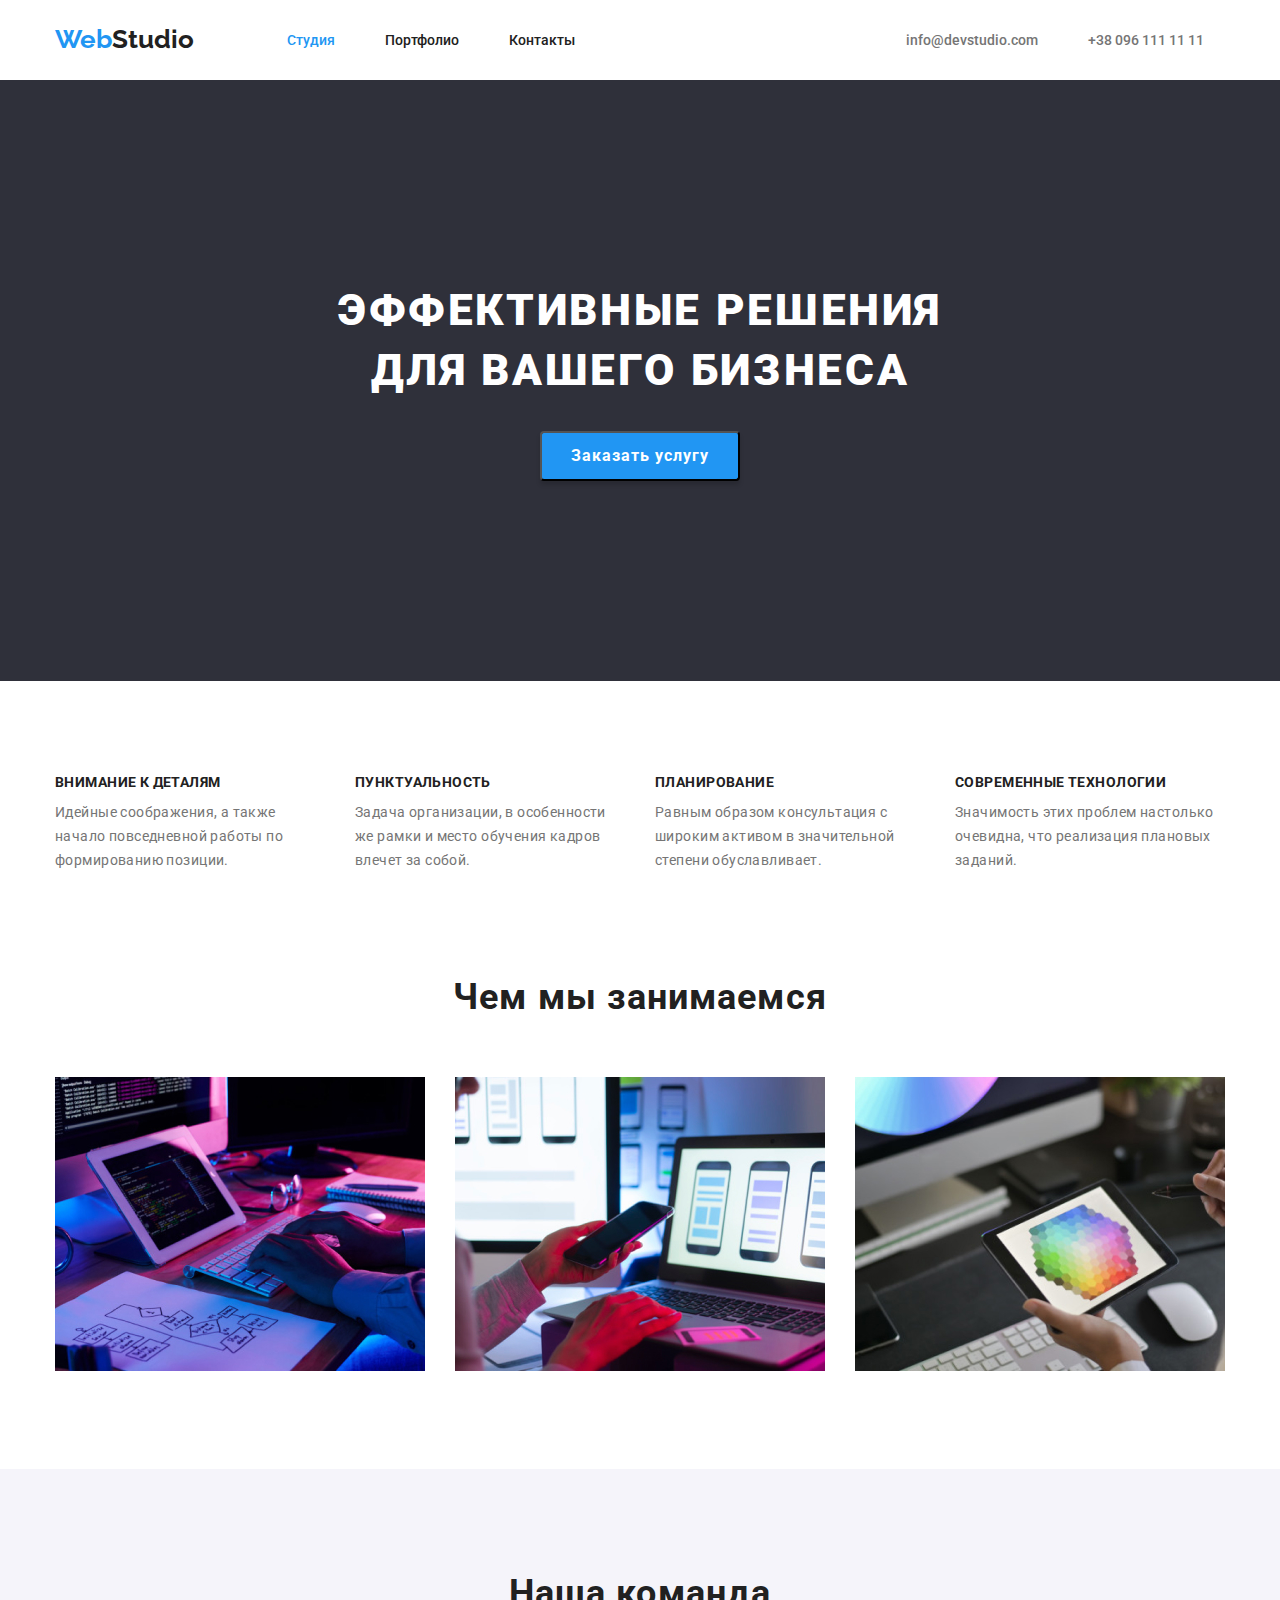
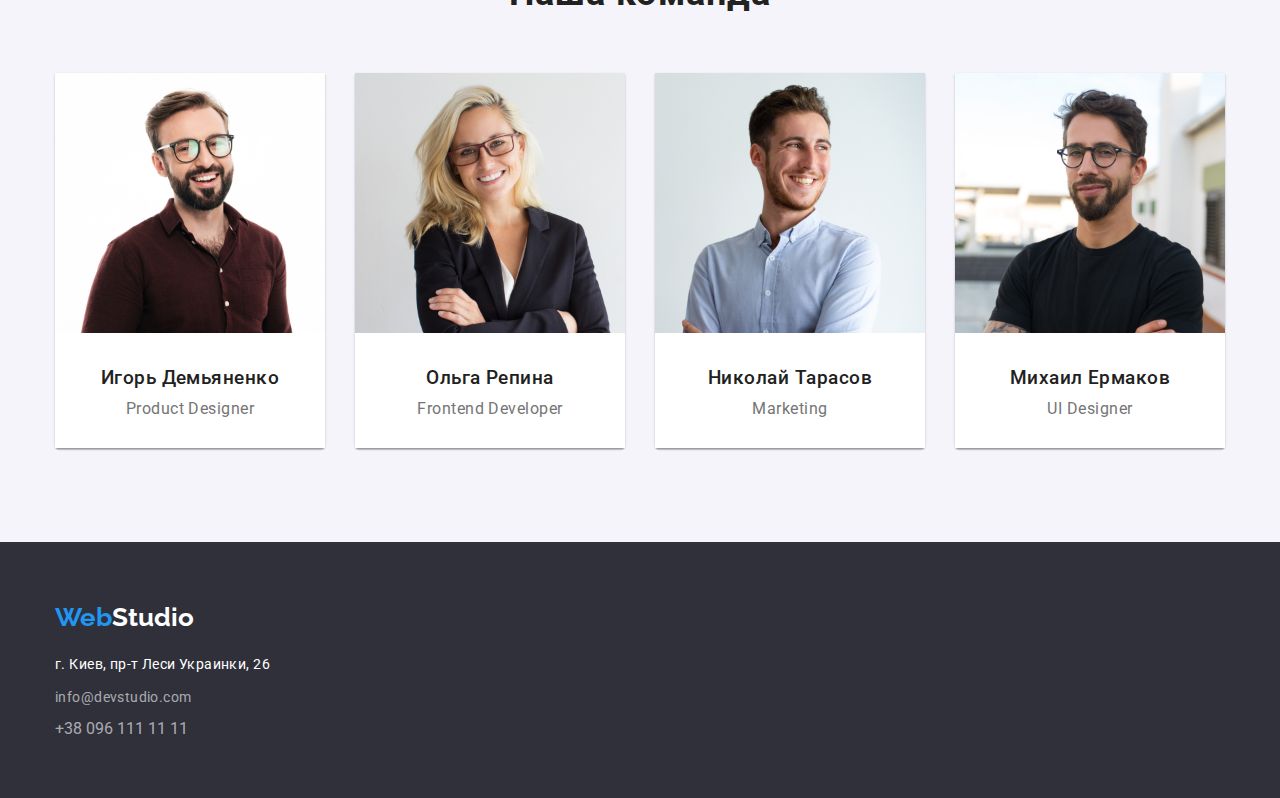
==== index.html @ 002704f6 "Копирует репозиторий 3-й дом зад" ====
<!DOCTYPE html>
<html lang="en">
<head>
    <meta charset="UTF-8">
    <meta name="viewport" content="width=device-width, initial-scale=1.0">
    <title>WebStudio</title>
    <link rel="preconnect" href="https://fonts.gstatic.com">
    <link href="https://fonts.googleapis.com/css2?family=Raleway:wght@700&family=Roboto:wght@400;500;700;900&display=swap"
        rel="stylesheet">
    <link rel="stylesheet" href="./css/styles.css">
</head>

<body>
    <!-- Header  --> 
        <header>
            <div class="container"> 
                <nav class="header-nav">
                    <a class="header-logo"  href="/"><span class="logoWeb">Web</span><span class="header-logoStudio">Studio</span></a>
                    <ul class="site-nav list">
                        <li><a href="" class="link current"> Студия</a></li>
                        <li><a href="./portfolio.html" target="blank" class="link"> Портфолио</a></li>
                        <li><a href="" class="link"> Контакты</a></li>
                    </ul>
                    <ul class="auth-nav">
                        <li><a href="mailto:info@devstudio.com" class="mail-link">info@devstudio.com</a></li>
                        <li><a href="tel:+380961111111" class="phone-link">+38 096 111 11 11</a></li>
                    </ul>
                </nav>
            </div>
        </header> 

    <main>
        <!--Banner section-->
        <section class="banner">
            <div class="container">
            <h1 class="banner-title">Эффективные решения<br />для вашего бизнеса</h1>
            <button type="button" class="banner-button">Заказать услугу</button>
            </div>
        </section>
        
        <!--Specialties section-->
        <section class="specials-section">
            <!-- Title Особенности позже скроется -->
            <div class="container">
                <h2 class="visually-hidden">Особенности</h2>
            <ul class="specials-box">
                <li class="specials-text"> 
                    <h3 class="specials-section-title">Внимание к деталям</h3>
                    <p class="specials-section-text">Идейные соображения, а также начало повседневной работы по формированию позиции.</p>
                </li>
                
                <li class="specials-text">
                    <h3 class="specials-section-title">Пунктуальность</h3>
                    <p class="specials-section-text">Задача организации, в особенности же рамки и место обучения кадров влечет за собой.</p>
                </li>
                
                <li class="specials-text">
                    <h3 class="specials-section-title">Планирование</h3>
                    <p class="specials-section-text">Равным образом консультация с широким активом в значительной степени обуславливает.</p>
                </li>
                
                <li class="specials-text">
                    <h3 class="specials-section-title">Современные технологии</h3>
                    <p class="specials-section-text">Значимость этих проблем настолько очевидна, что реализация плановых заданий.</p>
                </li>
            </ul>
            </div>
        </section>
        
        <!--What do we do section-->
        <section class="work-section">
            <div class="container">
            <h2 class="work-section-title">Чем мы занимаемся</h2>
            <ul class="work-section-images">
                <li><img src="./images/box 1.jpg" alt="Close up image of programer working on his desk office" width="370"></li>
                <li><img src="./images/box 2.jpg" alt="Web UI designers are developing application smartphones team creators is working interface mobile phones" width="370"></li>
                <li><img src="./images/box 3.jpg" alt="Creative artist web designer with working color selection graphic tablet" width="370"></li>
            </ul>
            </div>
        </section>
        
        <!--Our Team section-->
        <section class="team-section">
            <div class="container">
                <h2 class="team-section-title">Наша команда</h2>
            
                <ul class="team-box">
                <li class="team-card">
                    <img src="./images/img.1.jpg" alt="Photo of Product Designer Ihor Demyenko" width="270">
                    <div class="team-description">
                        <h3>Игорь Демьяненко</h3>
                        <p> Product Designer</p>
                    </div>
                </li>
                
                <li class="team-card">
                    <img src="./images/img.2.jpg" alt="Photo of Product Designer Ihor Demyenko" width="270">
                    <div class="team-description">
                        <h3>Ольга Репина</h3>
                        <p>Frontend Developer</p>
                    </div>
                </li>
            
                <li class="team-card">
                    <img src="./images/img.3.jpg" alt="Photo of Product Designer Ihor Demyenko" width="270">
                    <div class="team-description">
                        <h3>Николай Тарасов</h3>
                        <p>Marketing</p>
                    </div>
                </li>
            
                <li class="team-card">
                    <img src="./images/img.4.jpg" alt="Photo of Product Designer Ihor Demyenko" width="270">
                    <div class="team-description">
                        <h3>Михаил Ермаков</h3>
                        <p>UI Designer</p>
                    </div>
                </li>
            </div>
            </ul>
        </section>
        
        <!--Footer section-->
        
        <footer>
            <div class="container">
                <div class="footer-borders">
                    <a class="footer-logo" href="/"> <span class="logoWeb">Web</span><span class="footer-logoStudio">Studio</span></a>
                    <address class="footer-address">
                        г. Киев, пр-т Леси Украинки, 26
                    </address>
                <ul> 
                    <li>
                        <a class="footer-email" href="mailto:info@devstudio.com">info@devstudio.com</a>
                        <a class="footer-phone" href="tel:+380961111111">+38 096 111 11 11</a>
                    </li>
                </ul>
                </div>
            </div>
        </footer>
    </main>
    </body>
---- css/styles.css ----
/* Цвет основного текста #757575 */
/* вторичный цвет текста #212121 */
/* белый #ffffff */
/* акцент #2196F3 */
/* основной цвет фона #E5E5E5 */
/* вторичный цвет фона #F5F4FA */
/* цвет фона header #ffffff */
/* цвет фона футера и баннера #2F303A */
/* цвет текста футера rgba(255, 255, 255, 0.6);*/

:root {
  --primary-text-color: #757575;
  --secondary-text-color: #212121;
  --white-color: #ffffff;
  --accent-color: #2196f3;
  --primary-background-color: #e5e5e5;
  --secondary-background-color: #f5f4fa;
  --banner-footer-background-color: #2f303a;
  --banner-text-color: rgba(255, 255, 255, 0.6);
}

ul {
  padding: 0;
  margin: 0;
  list-style-type: none;
}

h1,
h2,
h3,
p {
  margin: 0;
}

* {
  box-sizing: border-box;
}

body {
  font-family: "Raleway", sans-serif;
  font-family: "Roboto", sans-serif;
  background-color: var(--white-color);
  color: var(--primary-text-color);
  margin: 0;
}

.container {
  width: 1200px;
  padding-left: 15px;
  padding-right: 15px;
  margin-left: auto;
  margin-right: auto;
}

/*____________ Header_____________ */

header {
  border-bottom: 1px solid#2F303A;
  background-color: var(--white-color);
}

.header {
  display: flex;
  align-items: center;
  height: inherit;
}

.header-nav {
  display: flex;
  align-items: center;
}

/* ______________LOGO_________________ */

.header-logo,
.footer-logo {
  font-family: Raleway;
  font-weight: 700;
  font-size: 26px;
  line-height: 1.19;
  text-decoration: none;
}

.header-logo {
  padding-top: 24px;
  padding-bottom: 25px;
  margin-right: 93px;
}

.header-logo {
  background-color: var(--white-color);
}

.logoWeb {
  color: var(--accent-color);
}

.footer-logoStudio {
  color: var(--white-color);
}

.header-logoStudio {
  color: var(--secondary-text-color);
}

/* ____________Website Navigation___________ */

.site-nav a {
  color: var(--secondary-text-color);
  font-weight: 500;
  font-size: 14px;
  line-height: 1.14;
  text-decoration: none;
}

.site-nav .link:hover,
.site-nav .link:focus,
.site-nav .link.current {
  color: var(--accent-color);
}

.auth-nav .mail-link:hover,
.auth-nav .phone-link:hover {
  color: var(--accent-color);
}

.site-nav {
  display: flex;
}
.site-nav li:not(:last-child){
  margin-right: 50px;
}


/* ______________Header Email & Phone#_____________ */

.auth-nav a {
  color: var(--primary-text-color);
  font-weight: 500;
  font-size: 14px;
  line-height: 1.14;
  text-decoration: none;
}
.auth-nav {
  display: flex;
  align-items: center;
  margin-left: 331px;
}

.auth-nav li:last-child{
  margin-left: 50px;
}

.auth-nav a:focus {
  color: var(--accent-color);
}

.auth-nav .mail-link:hover {
  color: var(--accent-color);
}

.auth-nav .phone-link {
  color: var(--primary-text-color);
}

.auth-nav .mail-link:focus,
.auth-nav .phone-link:focus {
  color: var(--accent-color);
}


/* ______________Banner Section_____________*/

.banner {
  padding-top: 200px;
  padding-bottom: 200px;
  height: 600px;
  max-width: 1600px;
  background-color: var(--banner-footer-background-color);
  margin-left: auto;
  margin-right: auto;
}


.banner {
  background-color: var(--banner-footer-background-color);
}

.banner-title {
  font-weight: 900;
  font-size: 44px;
  line-height: 1.36;
  text-align: center;
  letter-spacing: 0.06em;
  text-transform: uppercase;
  color: var(--white-color);
  margin: 0 auto 30px;
}

.banner-button {
  font-family: Roboto;
  font-weight: 700;
  font-size: 16px;
  line-height: 1.87;
  text-align: center;
  letter-spacing: 0.06em;
  color: var(--white-color);
  background-color: var(--accent-color);
  text-decoration: none;
  width: 200px;
  height: 50px;
  display: flex;
  align-items: center;
  justify-content: center;
  cursor: pointer;
  box-shadow: 0px 4px 4px rgba(0, 0, 0, 0.15);
  border-radius: 4px;
  margin: 0 auto;
  padding-top: ;
}

.visually-hidden {
  position: absolute;
  width: 1px;
  height: 1px;
  margin: -1px;
  padding: 0;
  overflow: hidden;
  border: 0;
  clip: rect(0 0 0 0);
}


/*______________Specialties Section___________ */

.specials-section {
  padding-top: 94px;
  padding-bottom: 94px;
}

.specials-section,
.work-section {
  background-color: var(--white-color);
}
.specials-section-title {
  font-weight: 700;
  font-size: 14px;
  line-height: 1.14;
  letter-spacing: 0.03em;
  text-transform: uppercase;
  color: var(--secondary-text-color);
  margin-bottom: 10px;
}

.specials-text {
  width: 270px;
  color: var(--primary-text-color);
}

.specials-box {
  display: flex;
  align-items: center;
  
}

.specials-box li:not(:last-child) {
  margin-right: 30px;
}

.specials-section-text,
.footer-address,
.footer-email,
.footer {
  font-weight: 400;
  font-size: 14px;
  line-height: 1.71;
  letter-spacing: 0.03em;
}

/* ______________What do we do section___________ */

.work-section-title,
.team-section-title {
  font-weight: 700;
  font-size: 36px;
  line-height: 1.67;
  text-align: center;
  letter-spacing: 0.03em;
  color: var(--secondary-text-color);
}

.work-section-images {
  display: flex;
  justify-content: space-between;
  padding-top: 50px;
}

.work-section {
  padding-bottom: 94px;
}
/* ______________Our Team Section______________ */

.team-section {
  padding-top: 94px;
  padding-bottom: 94px;
  background-color: var(--secondary-background-color);
}

.team-box {
  display: flex;
  flex-wrap: wrap;
  margin-right: -30px;
}

.team-card {
  margin-right: 30px;
  background-color: #fff;
  box-shadow: 0px 1px 3px rgba(0, 0, 0, 0.12), 0px 1px 1px rgba(0, 0, 0, 0.14), 0px 2px 1px rgba(0, 0, 0, 0.2);
  border-radius: 0px 0px 4px 4px; 
  flex-basis: calc(100% / 4 - 30px);
} 

.team-card:last-child {
  margin-bottom: 0;
}

.team-description h3{
  font-weight: 500;
  color: var(--secondary-text-color);
  padding-bottom: 10px;
  margin-top: 30px;
}

.team-description p {
  font-weight: 400;
  color: var(--primary-text-color);
}

.team-section-title {
  margin-bottom: 50px;
}

.team-description {
  background-color: var(--white-color);
  font-size: 16px;
  line-height: 1.19;
  letter-spacing: 0.03em;
  max-width: 100%;
  align-items: center;
  text-align: center;
  padding-bottom: 30px;
}

/* _____________Footer section____________*/

footer {
  background-color: var(--banner-footer-background-color);
  padding-top: 60px;
  padding-bottom: 60px;
}


.footer-borders .footer-address {
  color: var(--white-color);
  font-style: normal;
  margin-top: 20px;
}

.footer-borders .footer-email, 
.footer-borders .footer-phone {
  text-decoration: none;
  color: var(--banner-text-color);
  display: flex;
  flex-direction: column;
  margin-top: 9px;
}

/* ______!!!!________Портфолио_____!!!!_____Projects Section________ */

.project-section {
  padding-top: 94px;
  border: 1px solid #ECECEC;
}

.projects-btn {
  font-weight: 500;
  font-family: Roboto;
  font-size: 16px;
  line-height: 1.62;
  letter-spacing: 0.03em;
  background-color: var(--secondary-background-color);
}

.projects-btn:focus,
.projects-btn:hover {
  color: var(--white-color);
  background-color: var(--accent-color);
}

.projects-section-name {
  font-weight: 700;
  font-size: 18px;
  line-height: 2;
  letter-spacing: 0.06em;
  color: var(--secondary-text-color);
}
.projects-section-description {
  font-weight: 400;
  font-size: 16px;
  line-height: 1.87;
  letter-spacing: 0.03em;
  color: var(--primary-text-color);
}

.projects-section-name,
.projects-section-description {
  background-color: var(--white-color);
}

.projects-section-navigation {
  display: flex;
  justify-content: center;
  padding-top: 94px;
  margin-bottom: 50px;
}

.projects-btn {
  padding: 6px 22px 6px 22px;
  border:none;
  display: inline-block;
  font-weight: 500;
  font-size: 16px;
  line-height: 1.62;
  letter-spacing: 0.03em;
  background: #F5F4FA;
  display: flex;
  align-items: center;
  justify-content: center;
  background: #F5F4FA;
  cursor: pointer;
  border-radius: 4px;
  margin-right: 8px;
}

/* ______________Icons____________ */

.ptojects-section {
  display: flex;
  flex-wrap: wrap;
}

.projects-cards {
  display:block;
}

.projects-blocks {
  display: flex;
  flex-wrap: wrap;
  margin-right: -30px;
  margin-bottom: 30px;
  margin-bottom: 94px;
  flex-basis: calc(100%/9 - 30px);
}

.projects-works {
  margin-right: 30px;
  margin-bottom: 30px;
  border: 1px solid #EEEEEE;
}
.projects-works:nth-child(3),
.projects-works:nth-child(6),
.projects-works:nth-child(9)  {
  margin-right: 0px;
}

.projects-title {
  padding: 20px;
  background-color: var(--white-color);
}
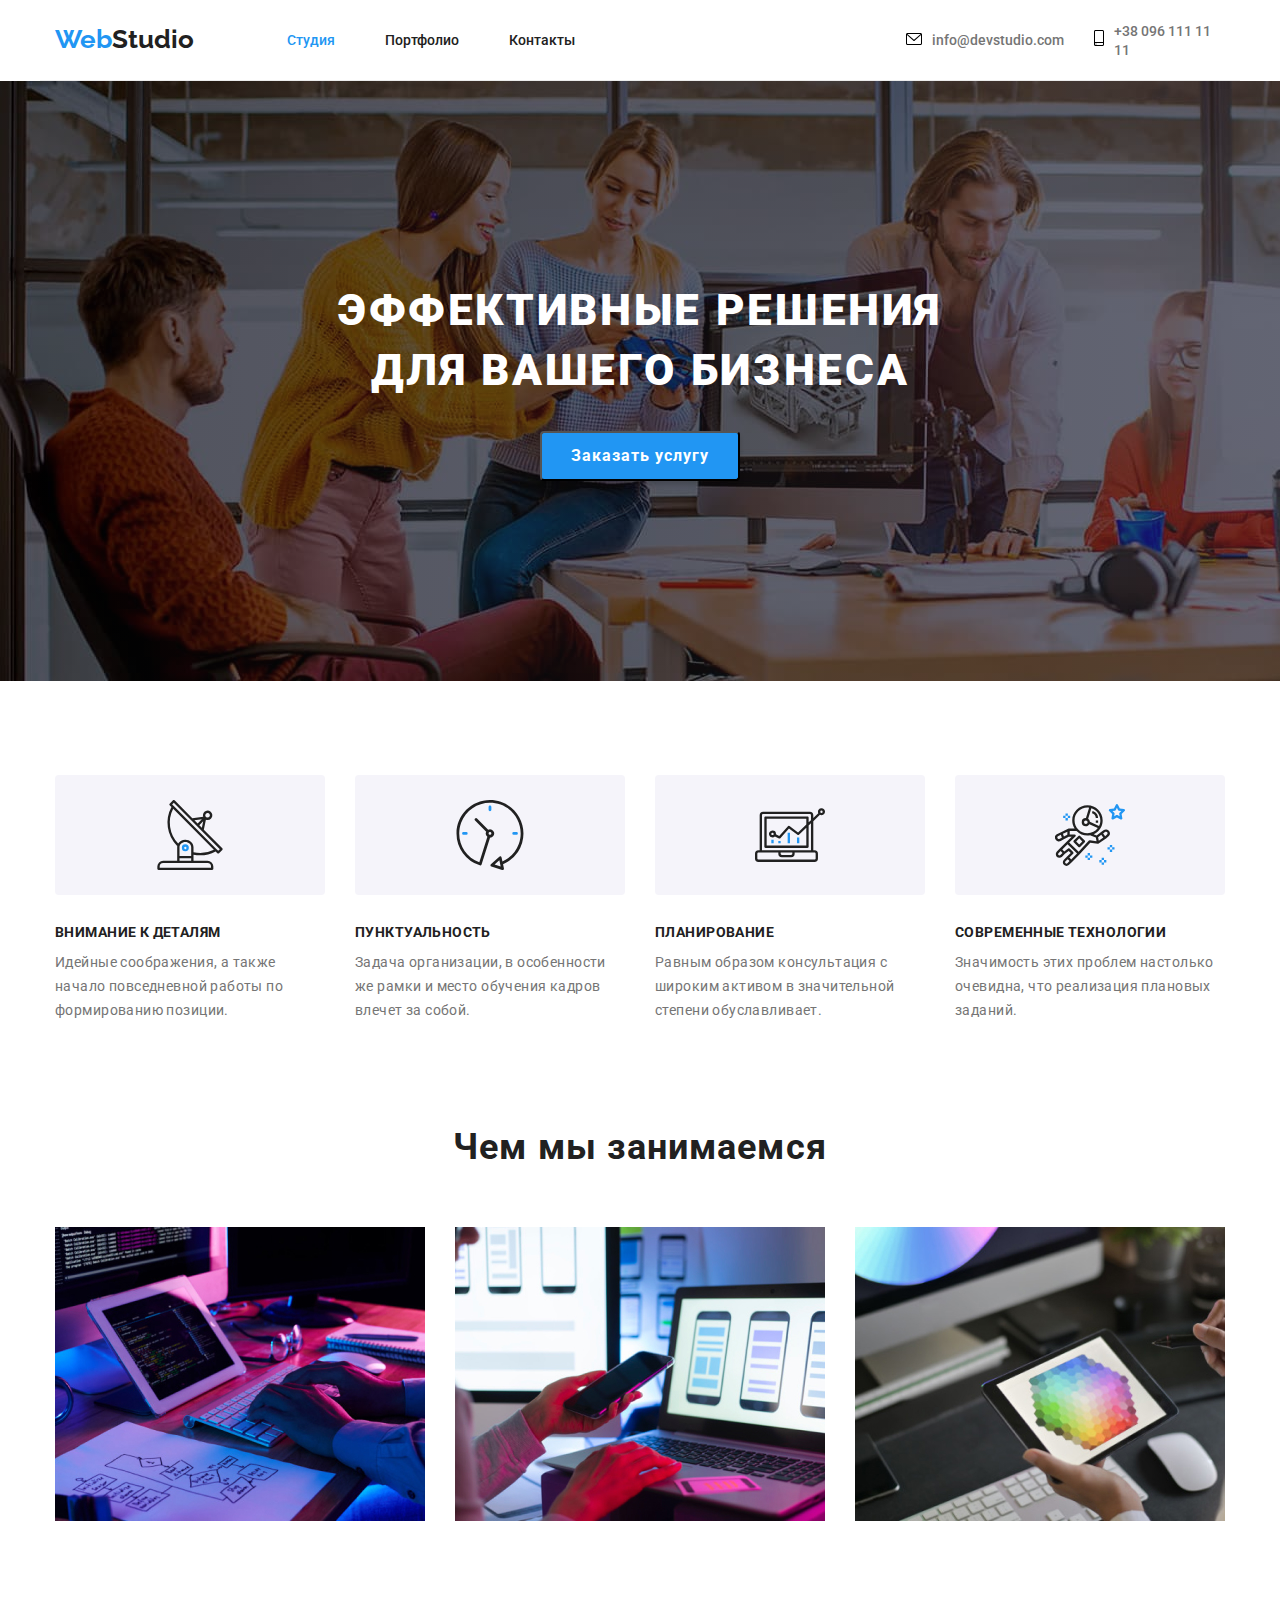
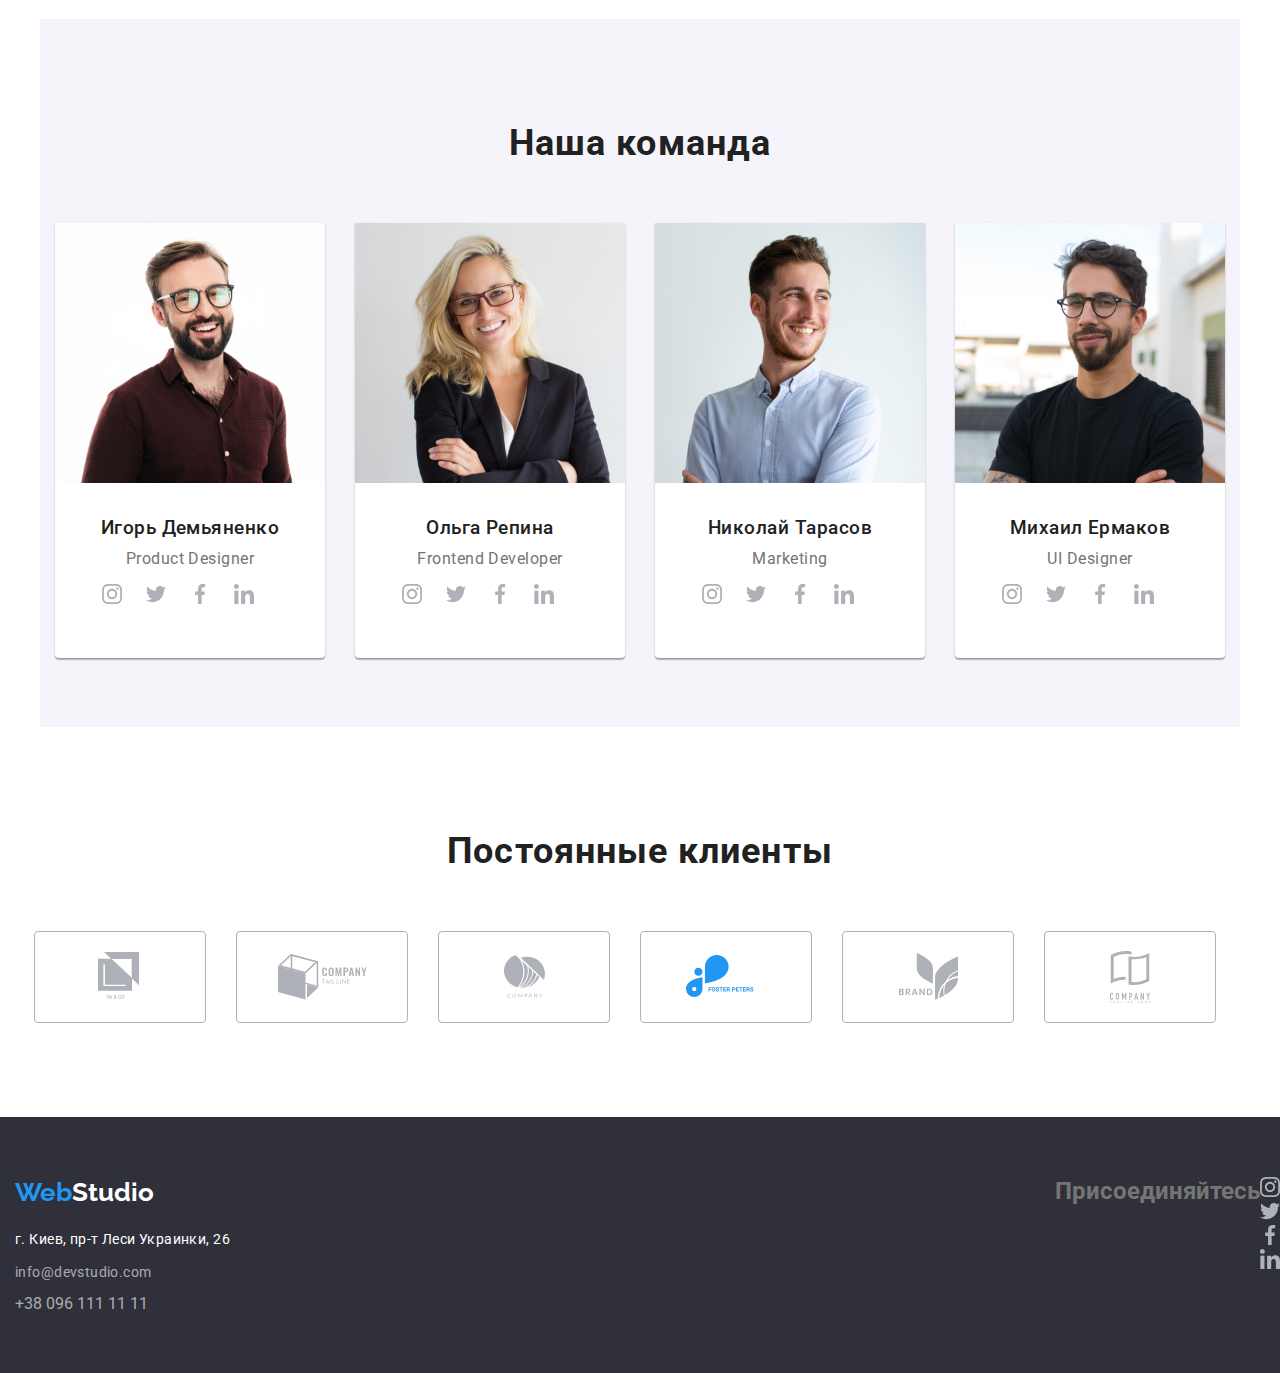
==== commit 9dbeef87: "----" ====
--- a/index.html
+++ b/index.html
@@ -8,13 +8,13 @@
     <link href="https://fonts.googleapis.com/css2?family=Raleway:wght@700&family=Roboto:wght@400;500;700;900&display=swap"
         rel="stylesheet">
     <link rel="stylesheet" href="./css/styles.css">
+    <link rel="stylesheet" href="./images/svg.images/sprite.svg">
 </head>
 
 <body>
     <!-- Header  --> 
-        <header>
-            <div class="container"> 
-                <nav class="header-nav">
+        <header class="container">
+            <nav class="header-nav">
                     <a class="header-logo"  href="/"><span class="logoWeb">Web</span><span class="header-logoStudio">Studio</span></a>
                     <ul class="site-nav list">
                         <li><a href="" class="link current"> Студия</a></li>
@@ -22,11 +22,24 @@
                         <li><a href="" class="link"> Контакты</a></li>
                     </ul>
                     <ul class="auth-nav">
+                        <li class="auth-nav-envelope">
+                            <svg class="envelope" width="16px" height="12px"> 
+                                <use href="./testSprite.svg#envelope"> </use>
+                            </svg>
+                        </li>
+
                         <li><a href="mailto:info@devstudio.com" class="mail-link">info@devstudio.com</a></li>
+                        
+                        <li>
+                            <svg class="smartphone" width="10px" height="16px">
+                                <use href="./testSprite.svg#smartphone"></use>
+                            </svg>
+                        </li>
+                        
                         <li><a href="tel:+380961111111" class="phone-link">+38 096 111 11 11</a></li>
+                        
                     </ul>
                 </nav>
-            </div>
         </header> 
 
     <main>
@@ -39,51 +52,46 @@
         </section>
         
         <!--Specialties section-->
-        <section class="specials-section">
+        <section class="specials-section container">
             <!-- Title Особенности позже скроется -->
-            <div class="container">
-                <h2 class="visually-hidden">Особенности</h2>
+            <h2 class="visually-hidden">Особенности</h2>
             <ul class="specials-box">
-                <li class="specials-text"> 
+                <li class="specials-text icon-antenna"> 
                     <h3 class="specials-section-title">Внимание к деталям</h3>
                     <p class="specials-section-text">Идейные соображения, а также начало повседневной работы по формированию позиции.</p>
                 </li>
                 
-                <li class="specials-text">
+                <li class="specials-text icon-clock">
+                    
                     <h3 class="specials-section-title">Пунктуальность</h3>
                     <p class="specials-section-text">Задача организации, в особенности же рамки и место обучения кадров влечет за собой.</p>
                 </li>
                 
-                <li class="specials-text">
+                <li class="specials-text icon-diagram">
                     <h3 class="specials-section-title">Планирование</h3>
                     <p class="specials-section-text">Равным образом консультация с широким активом в значительной степени обуславливает.</p>
                 </li>
                 
-                <li class="specials-text">
+                <li class="specials-text icon-astronaut">
                     <h3 class="specials-section-title">Современные технологии</h3>
                     <p class="specials-section-text">Значимость этих проблем настолько очевидна, что реализация плановых заданий.</p>
                 </li>
             </ul>
-            </div>
         </section>
         
         <!--What do we do section-->
-        <section class="work-section">
-            <div class="container">
+        <section class="work-section container">
             <h2 class="work-section-title">Чем мы занимаемся</h2>
             <ul class="work-section-images">
                 <li><img src="./images/box 1.jpg" alt="Close up image of programer working on his desk office" width="370"></li>
                 <li><img src="./images/box 2.jpg" alt="Web UI designers are developing application smartphones team creators is working interface mobile phones" width="370"></li>
                 <li><img src="./images/box 3.jpg" alt="Creative artist web designer with working color selection graphic tablet" width="370"></li>
             </ul>
-            </div>
         </section>
         
         <!--Our Team section-->
-        <section class="team-section">
-            <div class="container">
-                <h2 class="team-section-title">Наша команда</h2>
-            
+        <section class="team-section container">
+            <h2 class="team-section-title">Наша команда</h2>
                 <ul class="team-box">
                 <li class="team-card">
                     <img src="./images/img.1.jpg" alt="Photo of Product Designer Ihor Demyenko" width="270">
@@ -91,6 +99,41 @@
                         <h3>Игорь Демьяненко</h3>
                         <p> Product Designer</p>
                     </div>
+                    <div>
+                        <ul class="team-social">
+                            <li class="team-media">
+                                <a class="team-links" href="">
+                                    <svg class="icon-media" width="20px" height="20px">
+                                        <use href="./testSprite.svg#Instagram"></use>
+                                    </svg>
+                                </a>
+                            </li>
+
+                            <li class="team-media">
+                                <a class="team-links" href="">
+                                    <svg class="icon-media" width="20px" height="20px">
+                                        <use href="./testSprite.svg#Twitter"></use>
+                                    </svg>
+                                </a>
+                            </li>
+
+                            <li class="team-links">
+                                <a class="team-links" href="">
+                                    <svg class="icon-media" width="20px" height="20px">
+                                        <use href="./testSprite.svg#Facebook"></use>
+                                    </svg>
+                                </a>
+                            </li>
+
+                            <li class="team-links">
+                                <a class="team-links" href="">
+                                    <svg class="icon-media" width="20px" height="20px">
+                                        <use href="./testSprite.svg#LinkedIn"></use>
+                                    </svg>
+                                </a>
+                            </li>
+                        </ul>
+                    </div>
                 </li>
                 
                 <li class="team-card">
@@ -99,6 +142,41 @@
                         <h3>Ольга Репина</h3>
                         <p>Frontend Developer</p>
                     </div>
+                    <div>
+                        <ul class="team-social">
+                            <li class="team-media">
+                                <a class="team-links" href="">
+                                    <svg class="icon-media" width="20px" height="20px">
+                                        <use href="./testSprite.svg#Instagram"></use>
+                                    </svg>
+                                </a>
+                            </li>
+
+                            <li class="team-media">
+                                <a class="team-links" href="">
+                                    <svg class="icon-media" width="20px" height="20px">
+                                        <use href="./testSprite.svg#Twitter"></use>
+                                    </svg>
+                                </a>
+                            </li>
+
+                            <li class="team-links">
+                                <a class="team-links" href="">
+                                    <svg class="icon-media" width="20px" height="20px">
+                                        <use href="./testSprite.svg#Facebook"></use>
+                                    </svg>
+                                </a>
+                            </li>
+
+                            <li class="team-links">
+                                <a class="team-links" href="">
+                                    <svg class="icon-media" width="20px" height="20px">
+                                        <use href="./testSprite.svg#LinkedIn"></use>
+                                    </svg>
+                                </a>
+                            </li>
+                        </ul>
+                    </div>
                 </li>
             
                 <li class="team-card">
@@ -107,6 +185,41 @@
                         <h3>Николай Тарасов</h3>
                         <p>Marketing</p>
                     </div>
+                    <div>
+                        <ul class="team-social">
+                            <li class="team-media">
+                                <a class="team-links" href="">
+                                    <svg class="icon-media" width="20px" height="20px">
+                                        <use href="./testSprite.svg#Instagram"></use>
+                                    </svg>
+                                </a>
+                            </li>
+
+                            <li class="team-media">
+                                <a class="team-links" href="">
+                                    <svg class="icon-media" width="20px" height="20px">
+                                        <use href="./testSprite.svg#Twitter"></use>
+                                    </svg>
+                                </a>
+                            </li>
+
+                            <li class="team-links">
+                                <a class="team-links" href="">
+                                    <svg class="icon-media" width="20px" height="20px">
+                                        <use href="./testSprite.svg#Facebook"></use>
+                                    </svg>
+                                </a>
+                            </li>
+
+                            <li class="team-links">
+                                <a class="team-links" href="">
+                                    <svg class="icon-media" width="20px" height="20px">
+                                        <use href="./testSprite.svg#LinkedIn"></use>
+                                    </svg>
+                                </a>
+                            </li>
+                        </ul>
+                    </div>
                 </li>
             
                 <li class="team-card">
@@ -115,11 +228,73 @@
                         <h3>Михаил Ермаков</h3>
                         <p>UI Designer</p>
                     </div>
+                    <div>
+                        <ul class="team-social">
+                            <li class="team-media">
+                                <a class="team-links" href="">
+                                    <svg class="icon-media" width="20px" height="20px">
+                                        <use href="./testSprite.svg#Instagram"></use>
+                                    </svg>
+                                </a>
+                            </li>
+
+                            <li class="team-media">
+                                <a class="team-links" href="">
+                                    <svg class="icon-media" width="20px" height="20px">
+                                        <use href="./testSprite.svg#Twitter"></use>
+                                    </svg>
+                                </a>
+                            </li>
+
+                            <li class="team-links">
+                                <a class="team-links" href="">
+                                    <svg class="icon-media" width="20px" height="20px">
+                                        <use href="./testSprite.svg#Facebook"></use>
+                                    </svg>
+                                </a>
+                            </li>
+
+                            <li class="team-links">
+                                <a class="team-links" href="">
+                                    <svg class="icon-media" width="20px" height="20px">
+                                        <use href="./testSprite.svg#LinkedIn"></use>
+                                    </svg>
+                                </a>
+                            </li>
+                        </ul>
+                    </div>
                 </li>
             </div>
             </ul>
         </section>
         
+        <section class="clients-section container">
+            <h2 class="clients-title"> Постоянные клиенты</h2>
+            <ul class="clients-company">
+                <li class="clients-example icon-yaAndCo">
+                    <a class="clients-link" href="#" target="blank" class="link"></a></li>
+
+                <li class="clients-example icon-tagline-here">
+                    <a href="#" target="blank" class="link"></a></li>
+
+                <li class="clients-example icon-company-leaf">
+                    <a href="#" target="blank" class="link"></a></li>
+
+                <li class="clients-example icon-foster-peters">
+                    <a href="#" target="blank" class="link"></a></li>
+
+                <li class="clients-example icon-brand">
+                    <a href="#" target="blank" class="link"></a></li>
+
+                <li class="clients-example icon-tag-line">
+                    <a href="#" target="blank" class="link"></a></li>
+            </ul>
+        </section>
+
+
+
+
+
         <!--Footer section-->
         
         <footer>
@@ -137,6 +312,42 @@
                 </ul>
                 </div>
             </div>
+            <div class="footer-info">
+                <h2>Присоединяйтесь</h2>
+                <ul class="footer-social">
+                    <li class="footer-media">
+                        <a class="footer-links" href="">
+                            <svg class="footer-icon-media" width="20px" height="20px">
+                                <use href="./testSprite.svg#Instagram"></use>
+                            </svg>
+                        </a>
+                    </li>
+
+                    <li class="footer-media">
+                        <a class="footer-links" href="">
+                            <svg class="footer-icon-media" width="20px" height="20px">
+                                <use href="./testSprite.svg#Twitter"></use>
+                            </svg>
+                        </a>
+                    </li>
+
+                    <li class="footer-links">
+                        <a class="footer-links" href="">
+                            <svg class="footer-icon-media" width="20px" height="20px">
+                                <use href="./testSprite.svg#Facebook"></use>
+                            </svg>
+                        </a>
+                    </li>
+
+                    <li class="footer-links">
+                        <a class="footer-links" href="">
+                            <svg class="footer-icon-media" width="20px" height="20px">
+                                <use href="./testSprite.svg#LinkedIn"></use>
+                            </svg>
+                        </a>
+                    </li>
+                </ul>
+            </div>
         </footer>
     </main>
     </body>
--- a/css/styles.css
+++ b/css/styles.css
@@ -55,7 +55,7 @@
 /*____________ Header_____________ */
 
 header {
-  border-bottom: 1px solid#2F303A;
+  border-bottom: 1px solid #ECECEC;
   background-color: var(--white-color);
 }
 
@@ -69,6 +69,7 @@
   display: flex;
   align-items: center;
 }
+
 
 /* ______________LOGO_________________ */
 
@@ -119,11 +120,6 @@
   color: var(--accent-color);
 }
 
-.auth-nav .mail-link:hover,
-.auth-nav .phone-link:hover {
-  color: var(--accent-color);
-}
-
 .site-nav {
   display: flex;
 }
@@ -144,30 +140,42 @@
 .auth-nav {
   display: flex;
   align-items: center;
+  justify-content: center;
   margin-left: 331px;
 }
 
+.auth-nav-envelope {
+  margin-right: 10px;
+}
+
+  .auth-nav .mail-link{
+    margin-right: 30px;
+  }
+
 .auth-nav li:last-child{
-  margin-left: 50px;
+  margin-left: 10px;
 }
 
 .auth-nav a:focus {
   color: var(--accent-color);
 }
 
-.auth-nav .mail-link:hover {
+.auth-nav .mail-link:hover,
+.auth-nav .phone-link:hover {
   color: var(--accent-color);
-}
-
-.auth-nav .phone-link {
-  color: var(--primary-text-color);
-}
-
-.auth-nav .mail-link:focus,
-.auth-nav .phone-link:focus {
-  color: var(--accent-color);
-}
-
+  cursor: pointer;
+}
+
+.auth-nav .svg::before {
+  content: "";
+  fill: var(--primary-text-color);
+}
+
+.auth-nav svg:hover::after {
+  content: "";
+  fill: var(--accent-color);
+  cursor: pointer;
+}
 
 /* ______________Banner Section_____________*/
 
@@ -176,14 +184,9 @@
   padding-bottom: 200px;
   height: 600px;
   max-width: 1600px;
-  background-color: var(--banner-footer-background-color);
   margin-left: auto;
   margin-right: auto;
-}
-
-
-.banner {
-  background-color: var(--banner-footer-background-color);
+  background-image: linear-gradient(to right, rgba(0, 0, 0, 0.4),rgba(47, 48, 58, 0.4)), url(../images/banner.jpg), url(../images/Bg.jpg);
 }
 
 .banner-title {
@@ -216,7 +219,7 @@
   box-shadow: 0px 4px 4px rgba(0, 0, 0, 0.15);
   border-radius: 4px;
   margin: 0 auto;
-  padding-top: ;
+  
 }
 
 .visually-hidden {
@@ -257,6 +260,33 @@
   color: var(--primary-text-color);
 }
 
+.specials-text::before {
+  display: block;
+  content: "";
+  height: 120px;
+  border-radius: 4px;
+  background: #F5F4FA;
+  background-repeat: no-repeat;
+  background-position: center;
+  margin-bottom: 30px;
+}
+
+.icon-antenna::before {
+  background-image: url(../images/svg.images/antenna\ 1.svg);
+}
+
+.icon-clock::before {
+  background-image: url(../images/svg.images/clock.svg);
+}
+
+.icon-diagram::before {
+  background-image: url(../images/svg.images/diagram.svg);
+}
+
+.icon-astronaut::before {
+  background-image: url(../images/svg.images/astronaut.svg);
+}
+
 .specials-box {
   display: flex;
   align-items: center;
@@ -302,27 +332,29 @@
 
 .team-section {
   padding-top: 94px;
-  padding-bottom: 94px;
+  max-width: 1600px;
+  height: 708px;
   background-color: var(--secondary-background-color);
-}
-
-.team-box {
-  display: flex;
-  flex-wrap: wrap;
-  margin-right: -30px;
+  
 }
 
 .team-card {
+  display: block;
   margin-right: 30px;
   background-color: #fff;
   box-shadow: 0px 1px 3px rgba(0, 0, 0, 0.12), 0px 1px 1px rgba(0, 0, 0, 0.14), 0px 2px 1px rgba(0, 0, 0, 0.2);
   border-radius: 0px 0px 4px 4px; 
-  flex-basis: calc(100% / 4 - 30px);
 } 
 
 .team-card:last-child {
-  margin-bottom: 0;
-}
+  margin-right: 0;
+}
+
+.team-box {
+  display: flex;
+  align-items: center;
+}
+
 
 .team-description h3{
   font-weight: 500;
@@ -348,12 +380,121 @@
   max-width: 100%;
   align-items: center;
   text-align: center;
-  padding-bottom: 30px;
+}
+
+
+/* _____________Team Social Links__________ */
+
+.team-social {
+  display: flex;
+  justify-content: center;
+  padding-top: 16px;
+  margin-bottom: 30px;
+}
+.team-links {
+  display: block;
+  content: "";
+  justify-content: center;
+  height: 44px;
+  width: 44px;
+  color: #AFB1B8;
+}
+
+.icon-media {
+  display: block;
+  content: "";
+  justify-content: center;  
+}
+
+.icon-media:not(:last-child) {
+  margin-right: 0px;
+}
+
+.icon-media {
+  fill: var(--secondary-background-color);
+}
+
+.team-links:hover {
+  fill: var(--accent-color);
+  border-radius: 50%;
+}
+
+
+
+
+/* _____________Clients Section____________ */
+
+.clients-section {
+  padding-top: 94px;
+  padding-bottom: 94px;
+}
+
+.clients-title {
+  font-weight: 700;
+  font-size: 36px;
+  line-height: 1.67;
+  text-align: center;
+  letter-spacing: 0.03em;
+  color: var(--secondary-text-color);
+  margin-bottom: 50px;
+}
+
+.clients-company {
+  display: flex;
+  justify-content: center;
+}
+
+.clients-example::before {
+  display: block;
+  content: "";
+  height: 90px;
+  width: 170px;
+  margin-right: 30px;
+  border: 1px solid #AFB1B8;
+  border-radius: 4px;
+  background-size: contain;
+  background: var(--white-color);
+  background-repeat: no-repeat;
+  background-position: center;
+}
+
+.clients-example:hover::before {
+  border: 1px solid var(--accent-color);
+  cursor: pointer;
+}
+
+.icon-yaAndCo:hover::before{
+  fill: var(--accent-color);
+}
+
+.icon-yaAndCo::before {
+  background-image: url(../images/svg.images/ya.svg)
+}
+
+.icon-tagline-here::before {
+  background-image: url(../images/svg.images/tag-line.svg)
+}
+
+.icon-company-leaf::before {
+  background-image: url(../images/svg.images/leaf.svg)
+}
+
+.icon-foster-peters::before {
+  background-image: url(../images/svg.images/foster.svg)
+}
+
+.icon-brand::before {
+  background-image: url(../images/svg.images/brand.svg)
+}
+
+.icon-tag-line::before {
+  background-image: url(../images/svg.images/tagline.svg)
 }
 
 /* _____________Footer section____________*/
 
 footer {
+  display: flex;
   background-color: var(--banner-footer-background-color);
   padding-top: 60px;
   padding-bottom: 60px;
@@ -374,6 +515,19 @@
   flex-direction: column;
   margin-top: 9px;
 }
+
+.footer-info {
+  display:flex;
+  justify-content: center;
+}
+.footer-media::before {
+  display: block;
+  content: "";
+
+}
+
+
+
 
 /* ______!!!!________Портфолио_____!!!!_____Projects Section________ */
 
@@ -457,8 +611,7 @@
   display: flex;
   flex-wrap: wrap;
   margin-right: -30px;
-  margin-bottom: 30px;
-  margin-bottom: 94px;
+  padding-bottom: 94px;
   flex-basis: calc(100%/9 - 30px);
 }
 
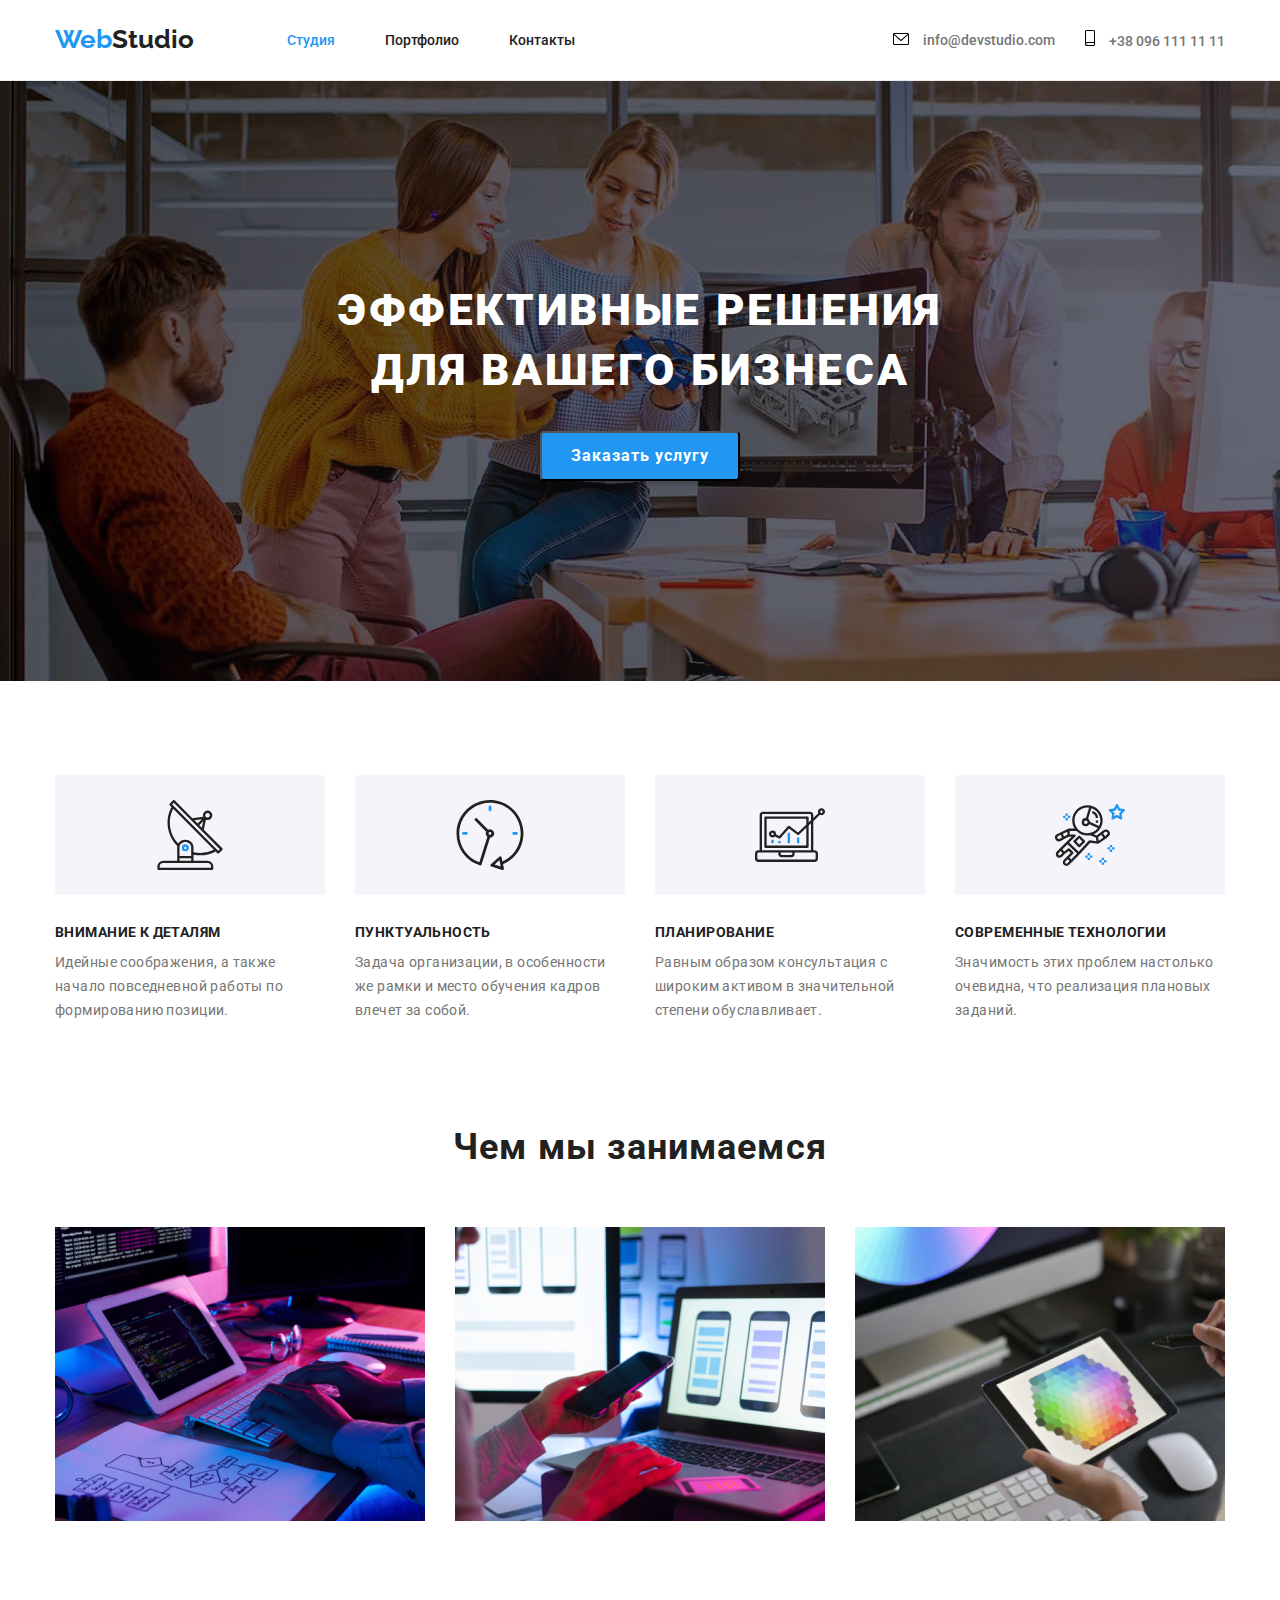
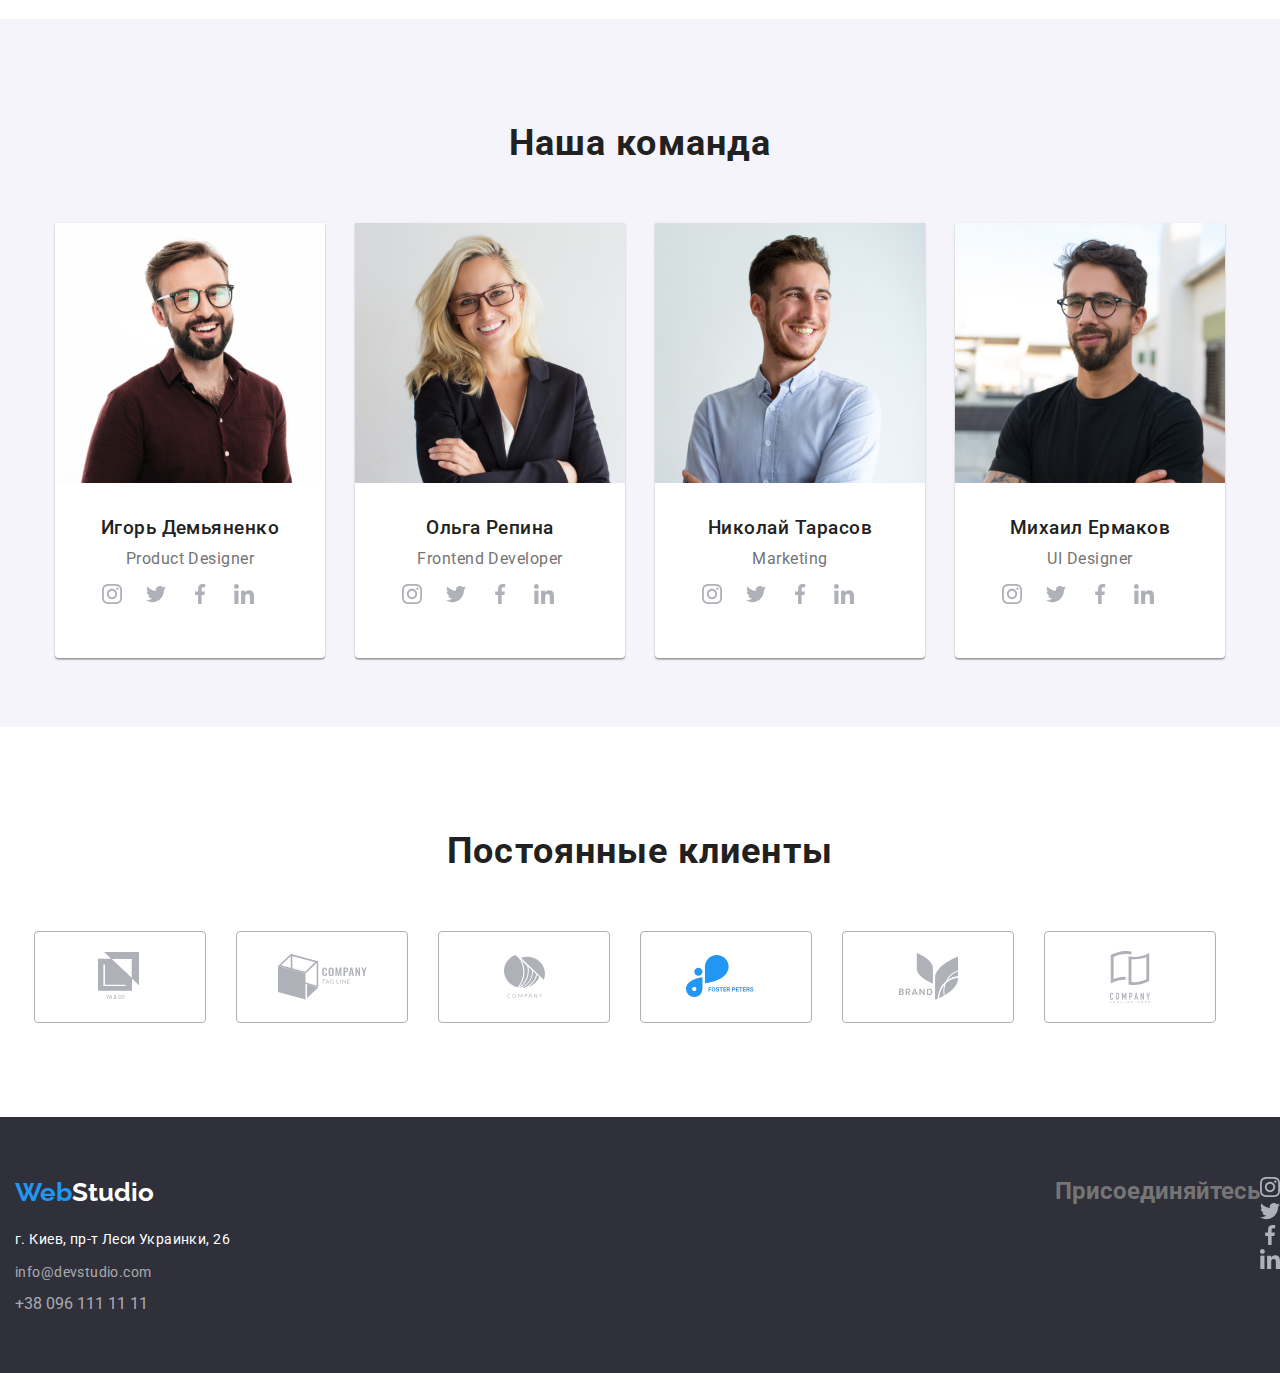
==== commit 982bfccb: "Добавляет работу над ошибками" ====
--- a/index.html
+++ b/index.html
@@ -13,8 +13,9 @@
 
 <body>
     <!-- Header  --> 
-        <header class="container">
-            <nav class="header-nav">
+        <header>
+            <div class="container">   
+                <nav class="header-nav">
                     <a class="header-logo"  href="/"><span class="logoWeb">Web</span><span class="header-logoStudio">Studio</span></a>
                     <ul class="site-nav list">
                         <li><a href="" class="link current"> Студия</a></li>
@@ -26,20 +27,19 @@
                             <svg class="envelope" width="16px" height="12px"> 
                                 <use href="./testSprite.svg#envelope"> </use>
                             </svg>
+                            
+                            <a href="mailto:info@devstudio.com" class="mail-link">info@devstudio.com</a></>
                         </li>
-
-                        <li><a href="mailto:info@devstudio.com" class="mail-link">info@devstudio.com</a></li>
-                        
-                        <li>
+                        <li class="auth-nav-smartphone">     
                             <svg class="smartphone" width="10px" height="16px">
                                 <use href="./testSprite.svg#smartphone"></use>
                             </svg>
+                            <a href="tel:+380961111111" class="phone-link">+38 096 111 11 11</a>
                         </li>
-                        
-                        <li><a href="tel:+380961111111" class="phone-link">+38 096 111 11 11</a></li>
                         
                     </ul>
                 </nav>
+            </div>
         </header> 
 
     <main>
@@ -52,8 +52,9 @@
         </section>
         
         <!--Specialties section-->
-        <section class="specials-section container">
+        <section class="specials-section">
             <!-- Title Особенности позже скроется -->
+            <div class="container"> 
             <h2 class="visually-hidden">Особенности</h2>
             <ul class="specials-box">
                 <li class="specials-text icon-antenna"> 
@@ -77,20 +78,24 @@
                     <p class="specials-section-text">Значимость этих проблем настолько очевидна, что реализация плановых заданий.</p>
                 </li>
             </ul>
+            </div>
         </section>
         
         <!--What do we do section-->
-        <section class="work-section container">
+        <section class="work-section">
+            <div class="container"> 
             <h2 class="work-section-title">Чем мы занимаемся</h2>
             <ul class="work-section-images">
                 <li><img src="./images/box 1.jpg" alt="Close up image of programer working on his desk office" width="370"></li>
                 <li><img src="./images/box 2.jpg" alt="Web UI designers are developing application smartphones team creators is working interface mobile phones" width="370"></li>
                 <li><img src="./images/box 3.jpg" alt="Creative artist web designer with working color selection graphic tablet" width="370"></li>
             </ul>
+            </div>
         </section>
         
         <!--Our Team section-->
-        <section class="team-section container">
+        <section class="team-section">
+            <div class="container">    
             <h2 class="team-section-title">Наша команда</h2>
                 <ul class="team-box">
                 <li class="team-card">
@@ -268,9 +273,10 @@
             </ul>
         </section>
         
-        <section class="clients-section container">
-            <h2 class="clients-title"> Постоянные клиенты</h2>
-            <ul class="clients-company">
+        <section class="clients-section">
+            <div class="container">   
+                <h2 class="clients-title"> Постоянные клиенты</h2>
+                <ul class="clients-company">
                 <li class="clients-example icon-yaAndCo">
                     <a class="clients-link" href="#" target="blank" class="link"></a></li>
 
@@ -289,6 +295,7 @@
                 <li class="clients-example icon-tag-line">
                     <a href="#" target="blank" class="link"></a></li>
             </ul>
+            </div>
         </section>
 
 
--- a/css/styles.css
+++ b/css/styles.css
@@ -141,39 +141,28 @@
   display: flex;
   align-items: center;
   justify-content: center;
-  margin-left: 331px;
-}
-
-.auth-nav-envelope {
-  margin-right: 10px;
-}
-
-  .auth-nav .mail-link{
-    margin-right: 30px;
-  }
-
-.auth-nav li:last-child{
+  margin-left: auto;
+}
+
+.mail-link,
+.phone-link {
   margin-left: 10px;
 }
 
-.auth-nav a:focus {
+.auth-nav .mail-link{
+  margin-right: 30px;
+}
+
+.auth-nav-envelope a:hover,
+.auth-nav-smartphone a:hover {
   color: var(--accent-color);
 }
 
-.auth-nav .mail-link:hover,
-.auth-nav .phone-link:hover {
+
+.auth-nav li:hover,
+.auth-nav li:focus {
+  fill: var(--accent-color);
   color: var(--accent-color);
-  cursor: pointer;
-}
-
-.auth-nav .svg::before {
-  content: "";
-  fill: var(--primary-text-color);
-}
-
-.auth-nav svg:hover::after {
-  content: "";
-  fill: var(--accent-color);
   cursor: pointer;
 }
 
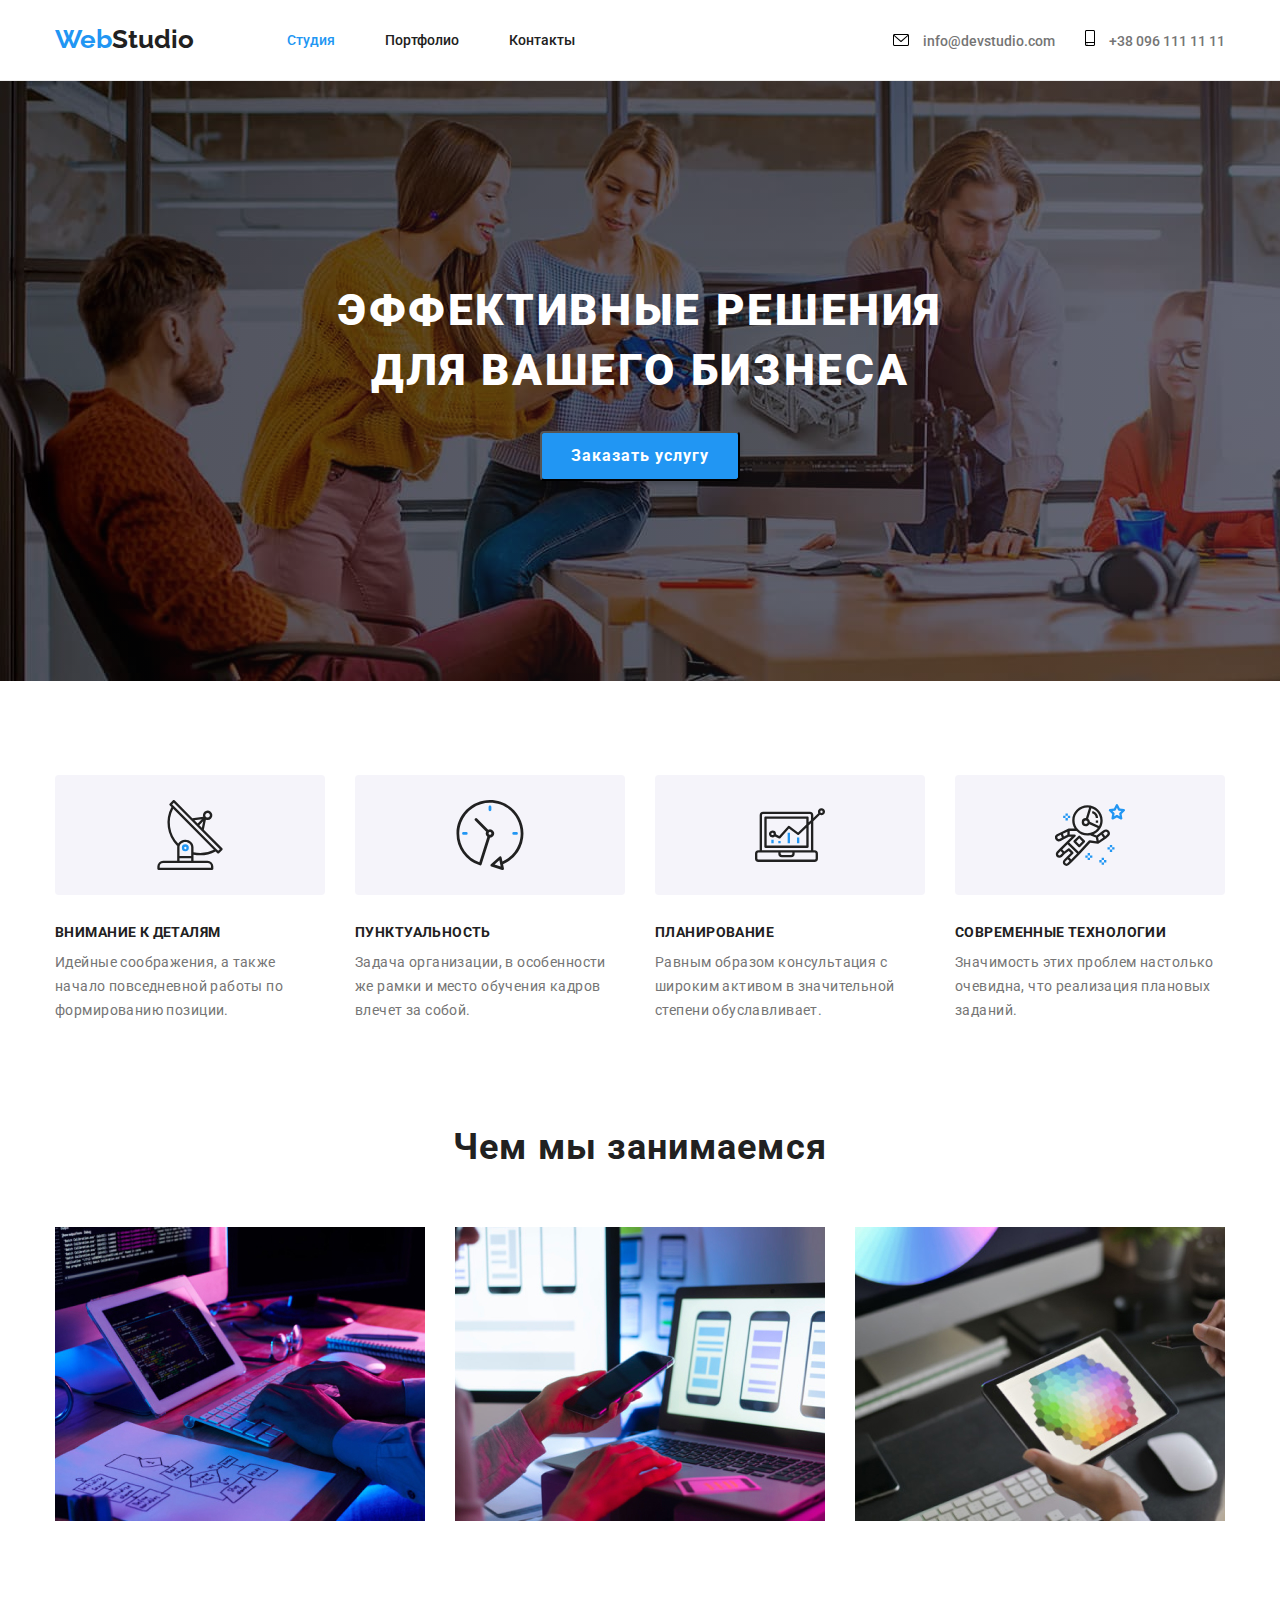
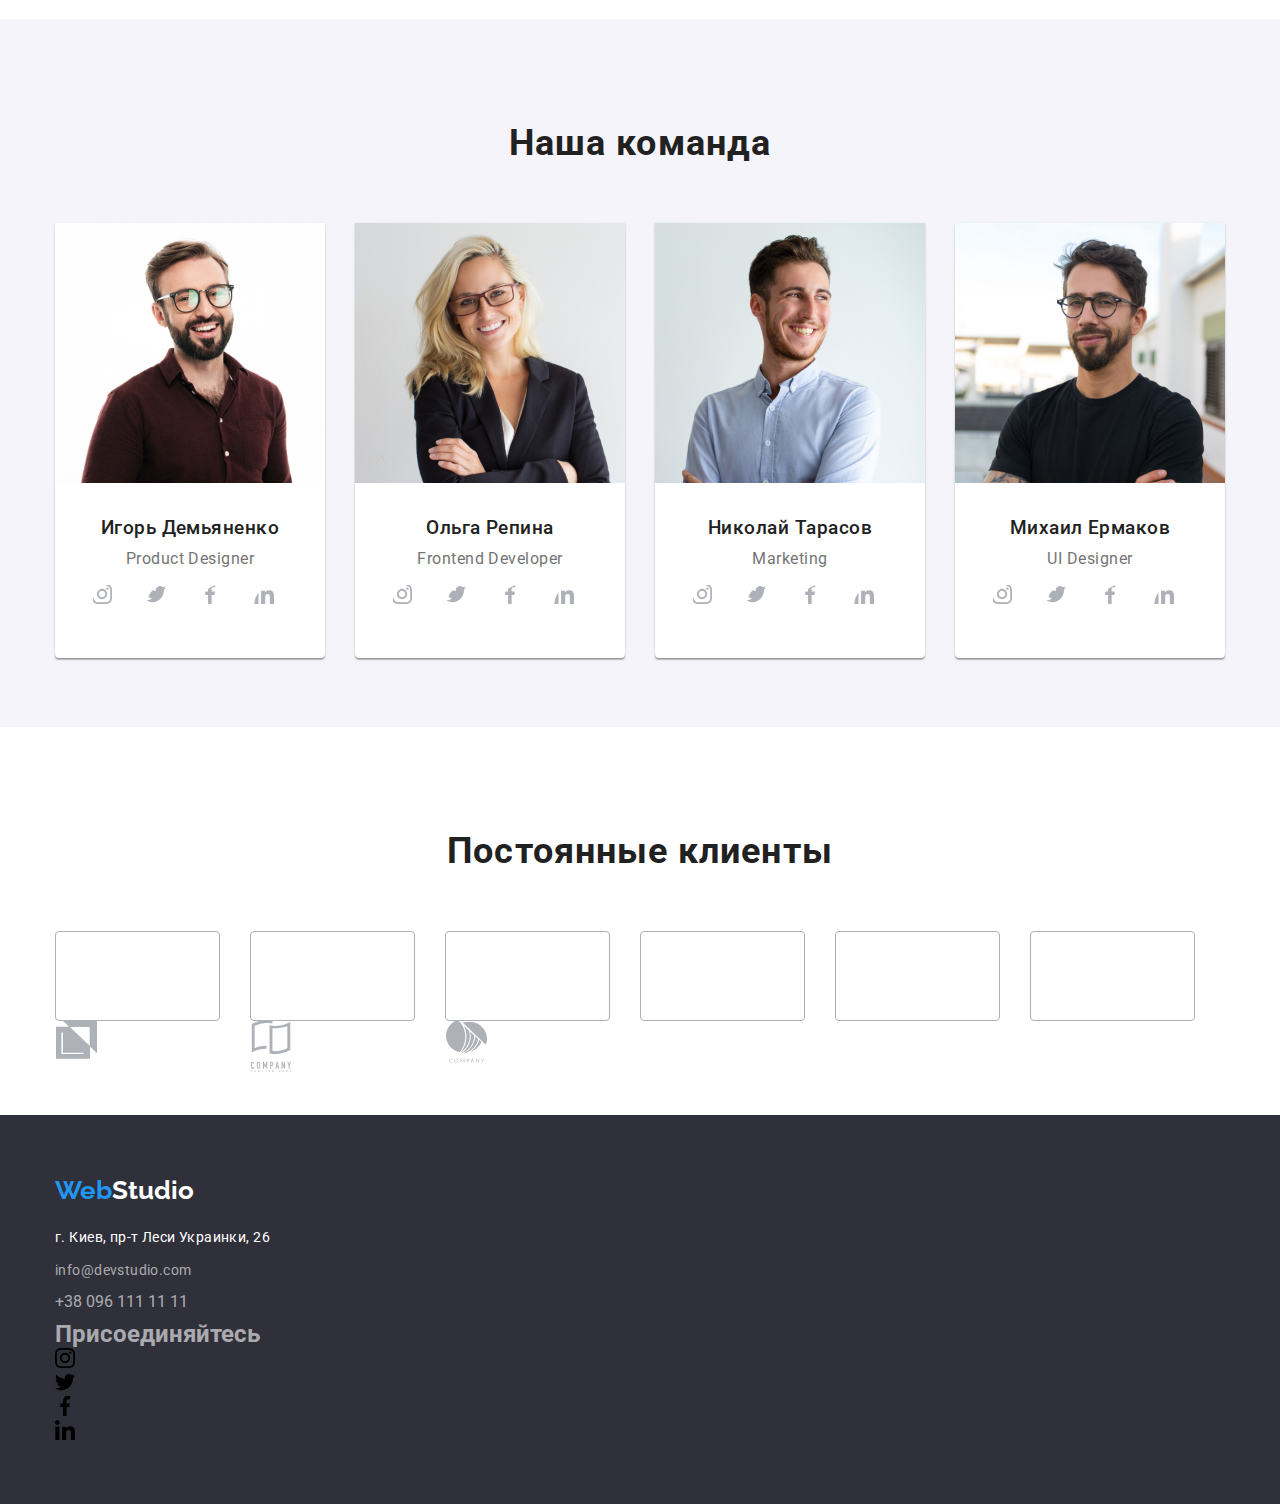
==== commit 26723845: "00000" ====
--- a/index.html
+++ b/index.html
@@ -106,33 +106,33 @@
                     </div>
                     <div>
                         <ul class="team-social">
-                            <li class="team-media">
-                                <a class="team-links" href="">
-                                    <svg class="icon-media" width="20px" height="20px">
+                            <li class="team-social-box">
+                                <a class="team-social-links" href="">
+                                    <svg class="team-icon" width="20px" height="20px">
                                         <use href="./testSprite.svg#Instagram"></use>
                                     </svg>
                                 </a>
                             </li>
 
-                            <li class="team-media">
-                                <a class="team-links" href="">
-                                    <svg class="icon-media" width="20px" height="20px">
+                            <li class="team-social-box">
+                                <a class="team-social-links" href="">
+                                    <svg class="team-icon" width="20px" height="20px">
                                         <use href="./testSprite.svg#Twitter"></use>
                                     </svg>
                                 </a>
                             </li>
 
-                            <li class="team-links">
-                                <a class="team-links" href="">
-                                    <svg class="icon-media" width="20px" height="20px">
+                            <li class="team-social-box">
+                                <a class="team-social-links" href="">
+                                    <svg class="team-icon" width="20px" height="20px">
                                         <use href="./testSprite.svg#Facebook"></use>
                                     </svg>
                                 </a>
                             </li>
 
-                            <li class="team-links">
-                                <a class="team-links" href="">
-                                    <svg class="icon-media" width="20px" height="20px">
+                            <li class="team-social-box">
+                                <a class="team-social-links" href="">
+                                    <svg class="team-icon" width="20px" height="20px">
                                         <use href="./testSprite.svg#LinkedIn"></use>
                                     </svg>
                                 </a>
@@ -149,33 +149,33 @@
                     </div>
                     <div>
                         <ul class="team-social">
-                            <li class="team-media">
-                                <a class="team-links" href="">
-                                    <svg class="icon-media" width="20px" height="20px">
+                            <li class="team-social-box">
+                                <a class="team-social-links" href="">
+                                    <svg class="team-icon" width="20px" height="20px">
                                         <use href="./testSprite.svg#Instagram"></use>
                                     </svg>
                                 </a>
                             </li>
 
-                            <li class="team-media">
-                                <a class="team-links" href="">
-                                    <svg class="icon-media" width="20px" height="20px">
+                            <li class="team-social-box">
+                                <a class="team-social-links" href="">
+                                    <svg class="team-icon" width="20px" height="20px">
                                         <use href="./testSprite.svg#Twitter"></use>
                                     </svg>
                                 </a>
                             </li>
 
-                            <li class="team-links">
-                                <a class="team-links" href="">
-                                    <svg class="icon-media" width="20px" height="20px">
+                            <li class="team-social-box">
+                                <a class="team-social-links" href="">
+                                    <svg class="team-icon" width="20px" height="20px">
                                         <use href="./testSprite.svg#Facebook"></use>
                                     </svg>
                                 </a>
                             </li>
 
-                            <li class="team-links">
-                                <a class="team-links" href="">
-                                    <svg class="icon-media" width="20px" height="20px">
+                            <li class="team-social-box">
+                                <a class="team-social-links" href="">
+                                    <svg class="team-icon" width="20px" height="20px">
                                         <use href="./testSprite.svg#LinkedIn"></use>
                                     </svg>
                                 </a>
@@ -192,33 +192,33 @@
                     </div>
                     <div>
                         <ul class="team-social">
-                            <li class="team-media">
-                                <a class="team-links" href="">
-                                    <svg class="icon-media" width="20px" height="20px">
+                            <li class="team-social-box">
+                                <a class="team-social-links" href="">
+                                    <svg class="team-icon" width="20px" height="20px">
                                         <use href="./testSprite.svg#Instagram"></use>
                                     </svg>
                                 </a>
                             </li>
 
-                            <li class="team-media">
-                                <a class="team-links" href="">
-                                    <svg class="icon-media" width="20px" height="20px">
+                            <li class="team-social-box">
+                                <a class="team-social-links" href="">
+                                    <svg class="team-icon" width="20px" height="20px">
                                         <use href="./testSprite.svg#Twitter"></use>
                                     </svg>
                                 </a>
                             </li>
 
-                            <li class="team-links">
-                                <a class="team-links" href="">
-                                    <svg class="icon-media" width="20px" height="20px">
+                            <li class="team-social-box">
+                                <a class="team-social-links" href="">
+                                    <svg class="team-icon" width="20px" height="20px">
                                         <use href="./testSprite.svg#Facebook"></use>
                                     </svg>
                                 </a>
                             </li>
 
-                            <li class="team-links">
-                                <a class="team-links" href="">
-                                    <svg class="icon-media" width="20px" height="20px">
+                            <li class="team-social-box">
+                                <a class="team-social-links" href="">
+                                    <svg class="team-icon" width="20px" height="20px">
                                         <use href="./testSprite.svg#LinkedIn"></use>
                                     </svg>
                                 </a>
@@ -235,33 +235,33 @@
                     </div>
                     <div>
                         <ul class="team-social">
-                            <li class="team-media">
-                                <a class="team-links" href="">
-                                    <svg class="icon-media" width="20px" height="20px">
+                            <li class="team-social-box">
+                                <a class="team-social-links" href="">
+                                    <svg class="team-icon" width="20px" height="20px">
                                         <use href="./testSprite.svg#Instagram"></use>
                                     </svg>
                                 </a>
                             </li>
 
-                            <li class="team-media">
-                                <a class="team-links" href="">
-                                    <svg class="icon-media" width="20px" height="20px">
+                            <li class="team-social-box">
+                                <a class="team-social-links" href="">
+                                    <svg class="team-icon" width="20px" height="20px">
                                         <use href="./testSprite.svg#Twitter"></use>
                                     </svg>
                                 </a>
                             </li>
 
-                            <li class="team-links">
-                                <a class="team-links" href="">
-                                    <svg class="icon-media" width="20px" height="20px">
+                            <li class="team-social-box">
+                                <a class="team-social-links" href="">
+                                    <svg class="team-icon" width="20px" height="20px">
                                         <use href="./testSprite.svg#Facebook"></use>
                                     </svg>
                                 </a>
                             </li>
 
-                            <li class="team-links">
-                                <a class="team-links" href="">
-                                    <svg class="icon-media" width="20px" height="20px">
+                            <li class="team-social-box">
+                                <a class="team-social-links" href="">
+                                    <svg class="team-icon" width="20px" height="20px">
                                         <use href="./testSprite.svg#LinkedIn"></use>
                                     </svg>
                                 </a>
@@ -269,8 +269,8 @@
                         </ul>
                     </div>
                 </li>
-            </div>
             </ul>
+        </div>
         </section>
         
         <section class="clients-section">
@@ -278,22 +278,46 @@
                 <h2 class="clients-title"> Постоянные клиенты</h2>
                 <ul class="clients-company">
                 <li class="clients-example icon-yaAndCo">
-                    <a class="clients-link" href="#" target="blank" class="link"></a></li>
+                    <a href="#" target="blank" class="clients-links"></a>
+                    <svg class="company-icon" width="42px" height="41px">
+                        <use href="./testSprite.svg#icon-yaAndCo"></use>
+                    </svg>
+                    </li>
 
                 <li class="clients-example icon-tagline-here">
-                    <a href="#" target="blank" class="link"></a></li>
+                    <a href="#" target="blank" class="clients-links" ></a>
+                    <svg class="icon-tagline-here" width="40px" height="52px">
+                        <use href="./testSprite.svg#icon-tagline-here"></use>
+                    </svg>
+                </li>
 
                 <li class="clients-example icon-company-leaf">
-                    <a href="#" target="blank" class="link"></a></li>
+                    <a href="#" target="blank" class="clients-links"></a>
+                    <svg class="icon-company-leaf" width="41px" height="43px">
+                        <use href="./testSprite.svg#icon-company-leaf"></use>
+                    </svg>
+                </li>
 
                 <li class="clients-example icon-foster-peters">
-                    <a href="#" target="blank" class="link"></a></li>
+                    <a href="#" target="blank" class="clients-links"></a>
+                    <svg class="icon-foster-peters" width="80px" height="43px">
+                        <use href="./testSprite/svg#icon-foster-peters"></use>
+                    </svg>
+                </li>
 
                 <li class="clients-example icon-brand">
-                    <a href="#" target="blank" class="link"></a></li>
+                    <a href="#" target="blank" class="clients-links"></a> 
+                    <svg class="icon-brand" width="59px" height="47px">
+                        <use href="./testSprite/svg#icon-brand"></use>
+                    </svg>
+                </li>
 
                 <li class="clients-example icon-tag-line">
-                    <a href="#" target="blank" class="link"></a></li>
+                    <a href="#" target="blank" class="clients-links"></a>
+                    <svg class="icon-tag-line" width="89px" height="46px">
+                        <use href="./testSprite/svg#icon-tag-line">
+                    </svg>
+                </li>
             </ul>
             </div>
         </section>
@@ -318,8 +342,8 @@
                     </li>
                 </ul>
                 </div>
-            </div>
-            <div class="footer-info">
+            
+                <div class="footer-info">
                 <h2>Присоединяйтесь</h2>
                 <ul class="footer-social">
                     <li class="footer-media">
@@ -353,9 +377,10 @@
                             </svg>
                         </a>
                     </li>
-                </ul>
-            </div>
-        </footer>
+                    </ul>
+                </div>
+            </div>    
+            </footer>
     </main>
     </body>
     
--- a/css/styles.css
+++ b/css/styles.css
@@ -139,7 +139,7 @@
 }
 .auth-nav {
   display: flex;
-  align-items: center;
+  align-items: baseline;
   justify-content: center;
   margin-left: auto;
 }
@@ -321,7 +321,7 @@
 
 .team-section {
   padding-top: 94px;
-  max-width: 1600px;
+  max-width: auto;
   height: 708px;
   background-color: var(--secondary-background-color);
   
@@ -376,39 +376,46 @@
 
 .team-social {
   display: flex;
-  justify-content: center;
+  content: "";
+  justify-content: center;
+  align-items: center;
   padding-top: 16px;
   margin-bottom: 30px;
 }
-.team-links {
-  display: block;
-  content: "";
-  justify-content: center;
+.team-social-box {
   height: 44px;
   width: 44px;
-  color: #AFB1B8;
-}
-
-.icon-media {
-  display: block;
+  padding: 0px;
+  margin-left: 10px;   
+} 
+
+.team-social-links {
+  display: flex; 
   content: "";
-  justify-content: center;  
-}
-
-.icon-media:not(:last-child) {
-  margin-right: 0px;
-}
-
-.icon-media {
-  fill: var(--secondary-background-color);
-}
-
-.team-links:hover {
-  fill: var(--accent-color);
+  justify-content: center;
+  align-items: center;
+  width: 100%;
+  height: 100%;
+  border:none;
+  fill: #AFB1B8;
+}
+
+.team-icon {
+  width: 100%;
+  height: 100%;
   border-radius: 50%;
-}
-
-
+  }
+
+.team-icon:hover,
+.team-icon:focus {
+  fill: var(--white-color);  
+  background-color: var(--accent-color);
+}
+
+.team-icon:hover::after {
+  fill: var(--white-color);
+  background-color: var(--accent-color);
+}
 
 
 /* _____________Clients Section____________ */
@@ -431,53 +438,32 @@
 .clients-company {
   display: flex;
   justify-content: center;
-}
-
-.clients-example::before {
-  display: block;
-  content: "";
+  
+}
+
+.clients-example {
   height: 90px;
   width: 170px;
   margin-right: 30px;
   border: 1px solid #AFB1B8;
   border-radius: 4px;
-  background-size: contain;
-  background: var(--white-color);
-  background-repeat: no-repeat;
-  background-position: center;
-}
-
-.clients-example:hover::before {
-  border: 1px solid var(--accent-color);
+  fill:  #AFB1B8;
+}
+
+.clients-links {
+  display: flex;
+  content: " ";
+  justify-content: center;
+  align-items: center;
+  width:100%;
+  height:100%;
+}
+
+.clients-links.svg:hover,
+.clients-links.svg:focus {
+  content: " ";
+  fill: var(--accent-color);
   cursor: pointer;
-}
-
-.icon-yaAndCo:hover::before{
-  fill: var(--accent-color);
-}
-
-.icon-yaAndCo::before {
-  background-image: url(../images/svg.images/ya.svg)
-}
-
-.icon-tagline-here::before {
-  background-image: url(../images/svg.images/tag-line.svg)
-}
-
-.icon-company-leaf::before {
-  background-image: url(../images/svg.images/leaf.svg)
-}
-
-.icon-foster-peters::before {
-  background-image: url(../images/svg.images/foster.svg)
-}
-
-.icon-brand::before {
-  background-image: url(../images/svg.images/brand.svg)
-}
-
-.icon-tag-line::before {
-  background-image: url(../images/svg.images/tagline.svg)
 }
 
 /* _____________Footer section____________*/
@@ -497,7 +483,8 @@
 }
 
 .footer-borders .footer-email, 
-.footer-borders .footer-phone {
+.footer-borders .footer-phone,
+.footer-info {
   text-decoration: none;
   color: var(--banner-text-color);
   display: flex;
@@ -505,15 +492,7 @@
   margin-top: 9px;
 }
 
-.footer-info {
-  display:flex;
-  justify-content: center;
-}
-.footer-media::before {
-  display: block;
-  content: "";
-
-}
+
 
 
 
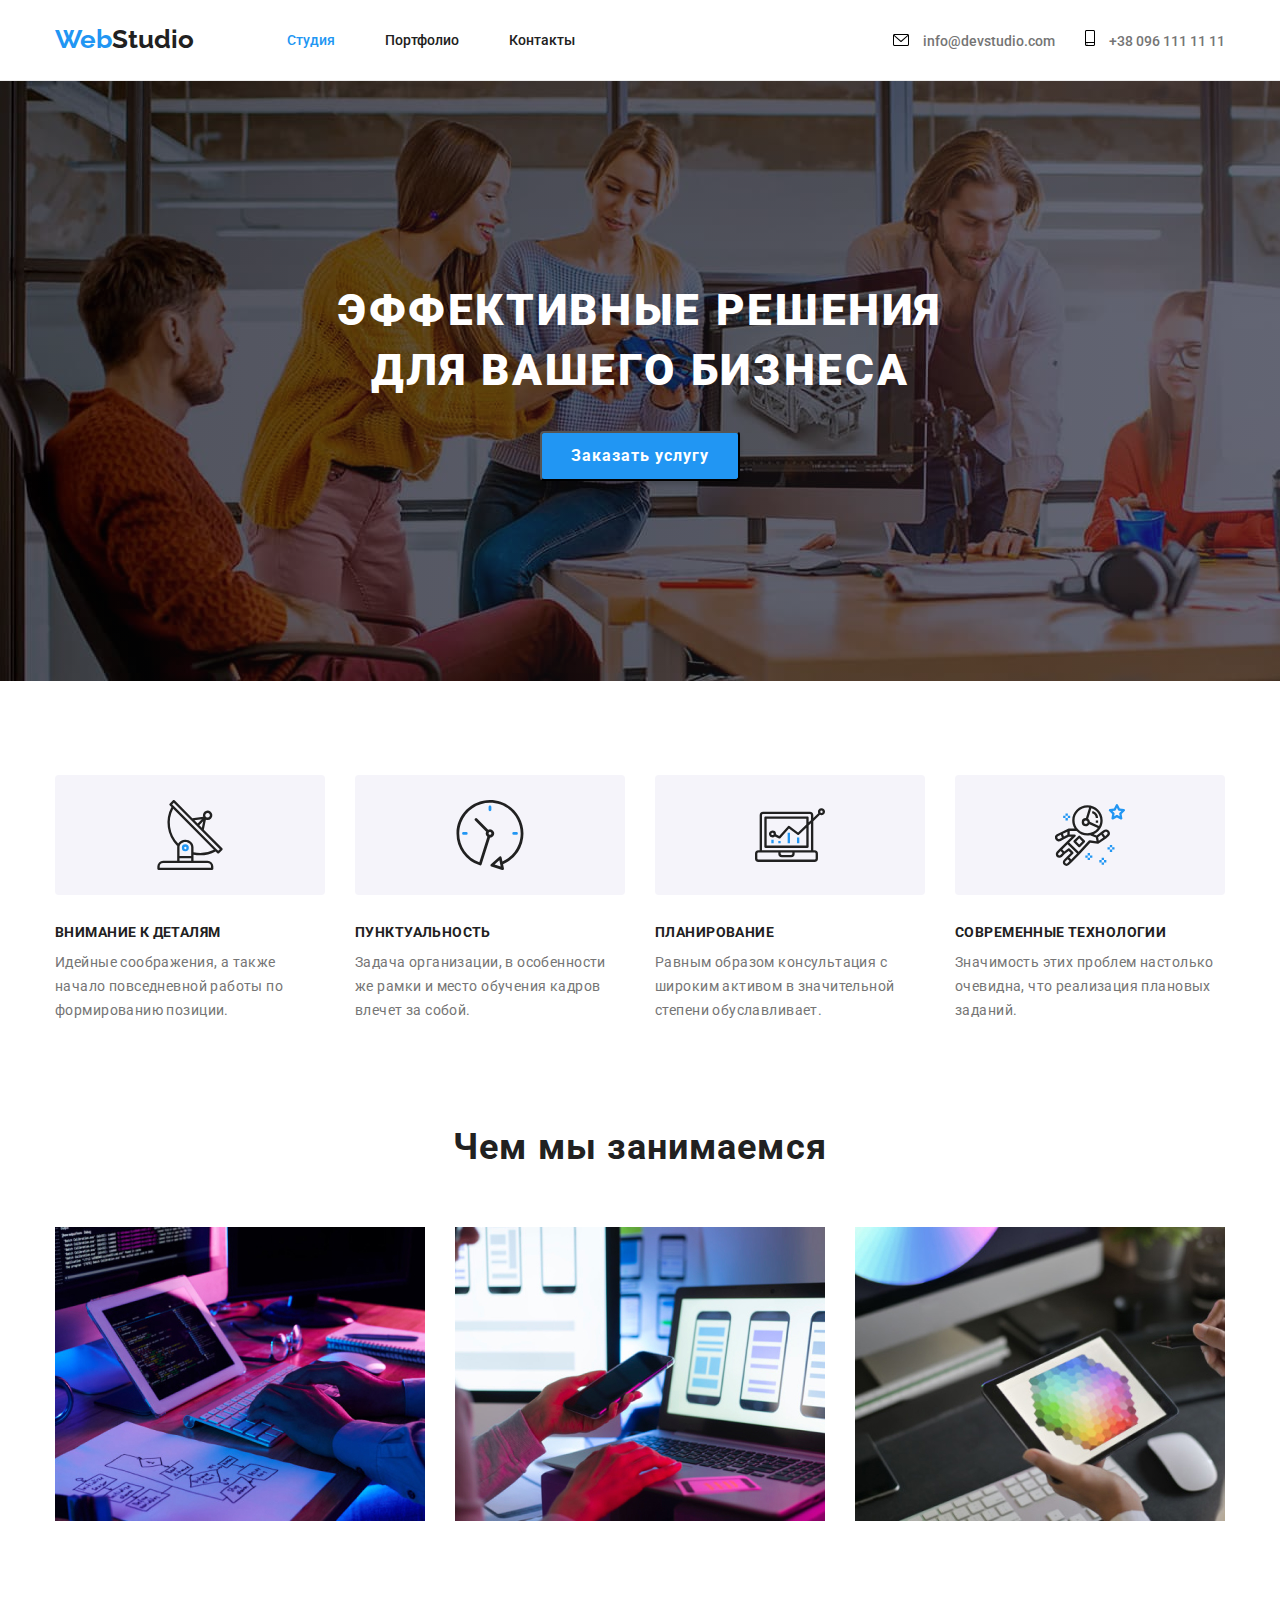
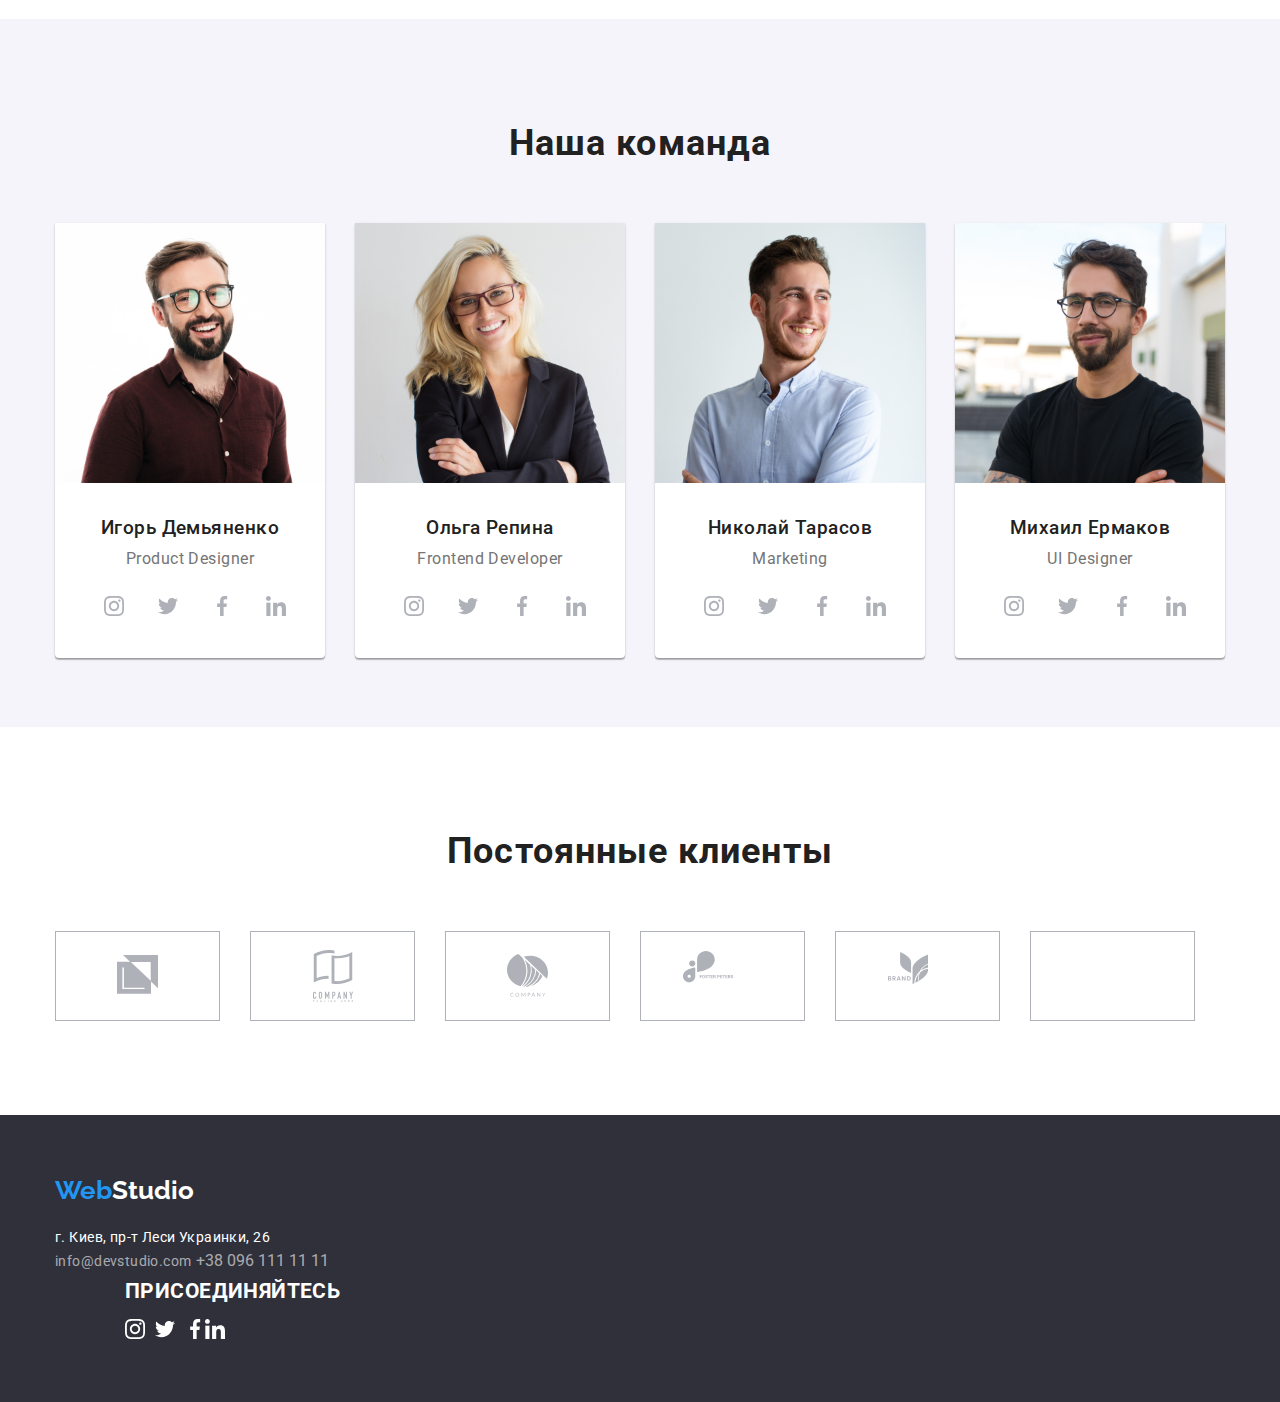
==== commit 20271942: "777" ====
--- a/index.html
+++ b/index.html
@@ -278,45 +278,51 @@
                 <h2 class="clients-title"> Постоянные клиенты</h2>
                 <ul class="clients-company">
                 <li class="clients-example icon-yaAndCo">
-                    <a href="#" target="blank" class="clients-links"></a>
-                    <svg class="company-icon" width="42px" height="41px">
-                        <use href="./testSprite.svg#icon-yaAndCo"></use>
-                    </svg>
+                    <a href="#" target="blank" class="clients-links">
+                        <svg class="company-icon" width="42px" height="41px">
+                            <use href="./testSprite.svg#icon-yaAndCo"></use>
+                        </svg>
+                    </a>
                     </li>
 
                 <li class="clients-example icon-tagline-here">
-                    <a href="#" target="blank" class="clients-links" ></a>
+                    <a href="#" target="blank" class="clients-links" > 
                     <svg class="icon-tagline-here" width="40px" height="52px">
                         <use href="./testSprite.svg#icon-tagline-here"></use>
                     </svg>
+                    </a>
                 </li>
 
                 <li class="clients-example icon-company-leaf">
-                    <a href="#" target="blank" class="clients-links"></a>
+                    <a href="#" target="blank" class="clients-links"> 
                     <svg class="icon-company-leaf" width="41px" height="43px">
                         <use href="./testSprite.svg#icon-company-leaf"></use>
                     </svg>
+                    </a>
                 </li>
 
                 <li class="clients-example icon-foster-peters">
-                    <a href="#" target="blank" class="clients-links"></a>
-                    <svg class="icon-foster-peters" width="80px" height="43px">
-                        <use href="./testSprite/svg#icon-foster-peters"></use>
+                    <a href="#" target="blank" class="clients-links"> 
+                    <svg class="icon-foster-peters" width="80px" height="50px">
+                        <use href="./testSprite.svg#icon-foster-peters"></use>
                     </svg>
+                    </a>
                 </li>
 
                 <li class="clients-example icon-brand">
-                    <a href="#" target="blank" class="clients-links"></a> 
-                    <svg class="icon-brand" width="59px" height="47px">
-                        <use href="./testSprite/svg#icon-brand"></use>
-                    </svg>
-                </li>
+                    <a href="#" target="blank" class="clients-links">
+                        <svg class="icon-brand" width="59px" height="47px">
+                            <use href="./testSprite.svg#icon-brand"></use>
+                        </svg>
+                    </a> 
+                    </li>
 
                 <li class="clients-example icon-tag-line">
-                    <a href="#" target="blank" class="clients-links"></a>
-                    <svg class="icon-tag-line" width="89px" height="46px">
-                        <use href="./testSprite/svg#icon-tag-line">
-                    </svg>
+                    <a href="#" target="blank" class="clients-links">
+                        <svg class="icon-tag-line" width="89px" height="46px">
+                            <use href="./testSprite.svg#icon-tag-line"></use>
+                        </svg>
+                    </a>
                 </li>
             </ul>
             </div>
@@ -344,17 +350,17 @@
                 </div>
             
                 <div class="footer-info">
-                <h2>Присоединяйтесь</h2>
-                <ul class="footer-social">
-                    <li class="footer-media">
-                        <a class="footer-links" href="">
-                            <svg class="footer-icon-media" width="20px" height="20px">
-                                <use href="./testSprite.svg#Instagram"></use>
-                            </svg>
-                        </a>
-                    </li>
-
-                    <li class="footer-media">
+                    <h2>ПРИСОЕДИНЯЙТЕСЬ</h2>
+                        <ul class="footer-social">
+                            <li class="footer-media">
+                                <a class="footer-links" href="">
+                                    <svg class="footer-icon-media" width="20px" height="20px">
+                                        <use href="./testSprite.svg#Instagram"></use>
+                                    </svg>
+                                </a>
+                            </li>
+
+                        <li class="footer-media">
                         <a class="footer-links" href="">
                             <svg class="footer-icon-media" width="20px" height="20px">
                                 <use href="./testSprite.svg#Twitter"></use>
@@ -378,9 +384,9 @@
                         </a>
                     </li>
                     </ul>
-                </div>
-            </div>    
-            </footer>
+                </div>  
+            </div>
+        </footer>
     </main>
     </body>
     
--- a/css/styles.css
+++ b/css/styles.css
@@ -391,7 +391,6 @@
 
 .team-social-links {
   display: flex; 
-  content: "";
   justify-content: center;
   align-items: center;
   width: 100%;
@@ -400,23 +399,15 @@
   fill: #AFB1B8;
 }
 
-.team-icon {
-  width: 100%;
-  height: 100%;
+
+
+.team-social-links:hover,
+.team-social-links:focus {
+  fill: var(--white-color); 
+  background-color: var(--accent-color);
   border-radius: 50%;
-  }
-
-.team-icon:hover,
-.team-icon:focus {
-  fill: var(--white-color);  
-  background-color: var(--accent-color);
-}
-
-.team-icon:hover::after {
-  fill: var(--white-color);
-  background-color: var(--accent-color);
-}
-
+  outline:none
+}
 
 /* _____________Clients Section____________ */
 
@@ -445,31 +436,35 @@
   height: 90px;
   width: 170px;
   margin-right: 30px;
-  border: 1px solid #AFB1B8;
+  border: 1px solid #AFB1B8
+}
+
+.clients-links {
+  display: flex;
+  justify-content: center;
+  align-items: center;
+  width:100%;
+  height:100%;
   border-radius: 4px;
   fill:  #AFB1B8;
 }
 
-.clients-links {
-  display: flex;
-  content: " ";
-  justify-content: center;
-  align-items: center;
-  width:100%;
-  height:100%;
-}
-
-.clients-links.svg:hover,
-.clients-links.svg:focus {
-  content: " ";
+.clients-links:hover,
+.clients-links:focus {
   fill: var(--accent-color);
   cursor: pointer;
-}
+  background-color: #fff;
+  border:none
+  
+}
+
+
 
 /* _____________Footer section____________*/
 
 footer {
   display: flex;
+  /* align-items: center; */
   background-color: var(--banner-footer-background-color);
   padding-top: 60px;
   padding-bottom: 60px;
@@ -483,16 +478,37 @@
 }
 
 .footer-borders .footer-email, 
-.footer-borders .footer-phone,
-.footer-info {
+.footer-borders .footer-phone {
   text-decoration: none;
   color: var(--banner-text-color);
-  display: flex;
-  flex-direction: column;
   margin-top: 9px;
 }
 
-
+.footer-info {
+  margin-left: 70px;
+  color: var(--white-color);
+  font-size: 14px;
+  line-height: 16px;
+  letter-spacing: 0.03em;
+  padding-top: 9px;
+}
+
+.footer-info h2{
+  margin-bottom: 20px;
+}
+
+.footer-social{
+  display: flex;
+  align-content: center;
+}
+
+.footer-media {
+  margin-right: 10px;
+}
+
+.footer-icon-media {
+  fill: var(--white-color)
+}
 
 
 
@@ -599,10 +615,14 @@
   background-color: var(--white-color);
 }
 
-
-
-
-
-
-
-
+.projects-works-link:hover,
+.projects-works-link:focus {
+  border: 1px solid #EEEEEE;
+  box-sizing: border-box;
+  box-shadow: 0px 1px 1px rgba(0, 0, 0, 0.12), 0px 4px 4px rgba(0, 0, 0, 0.06), 1px 4px 6px rgba(0, 0, 0, 0.16);
+}
+
+
+
+
+
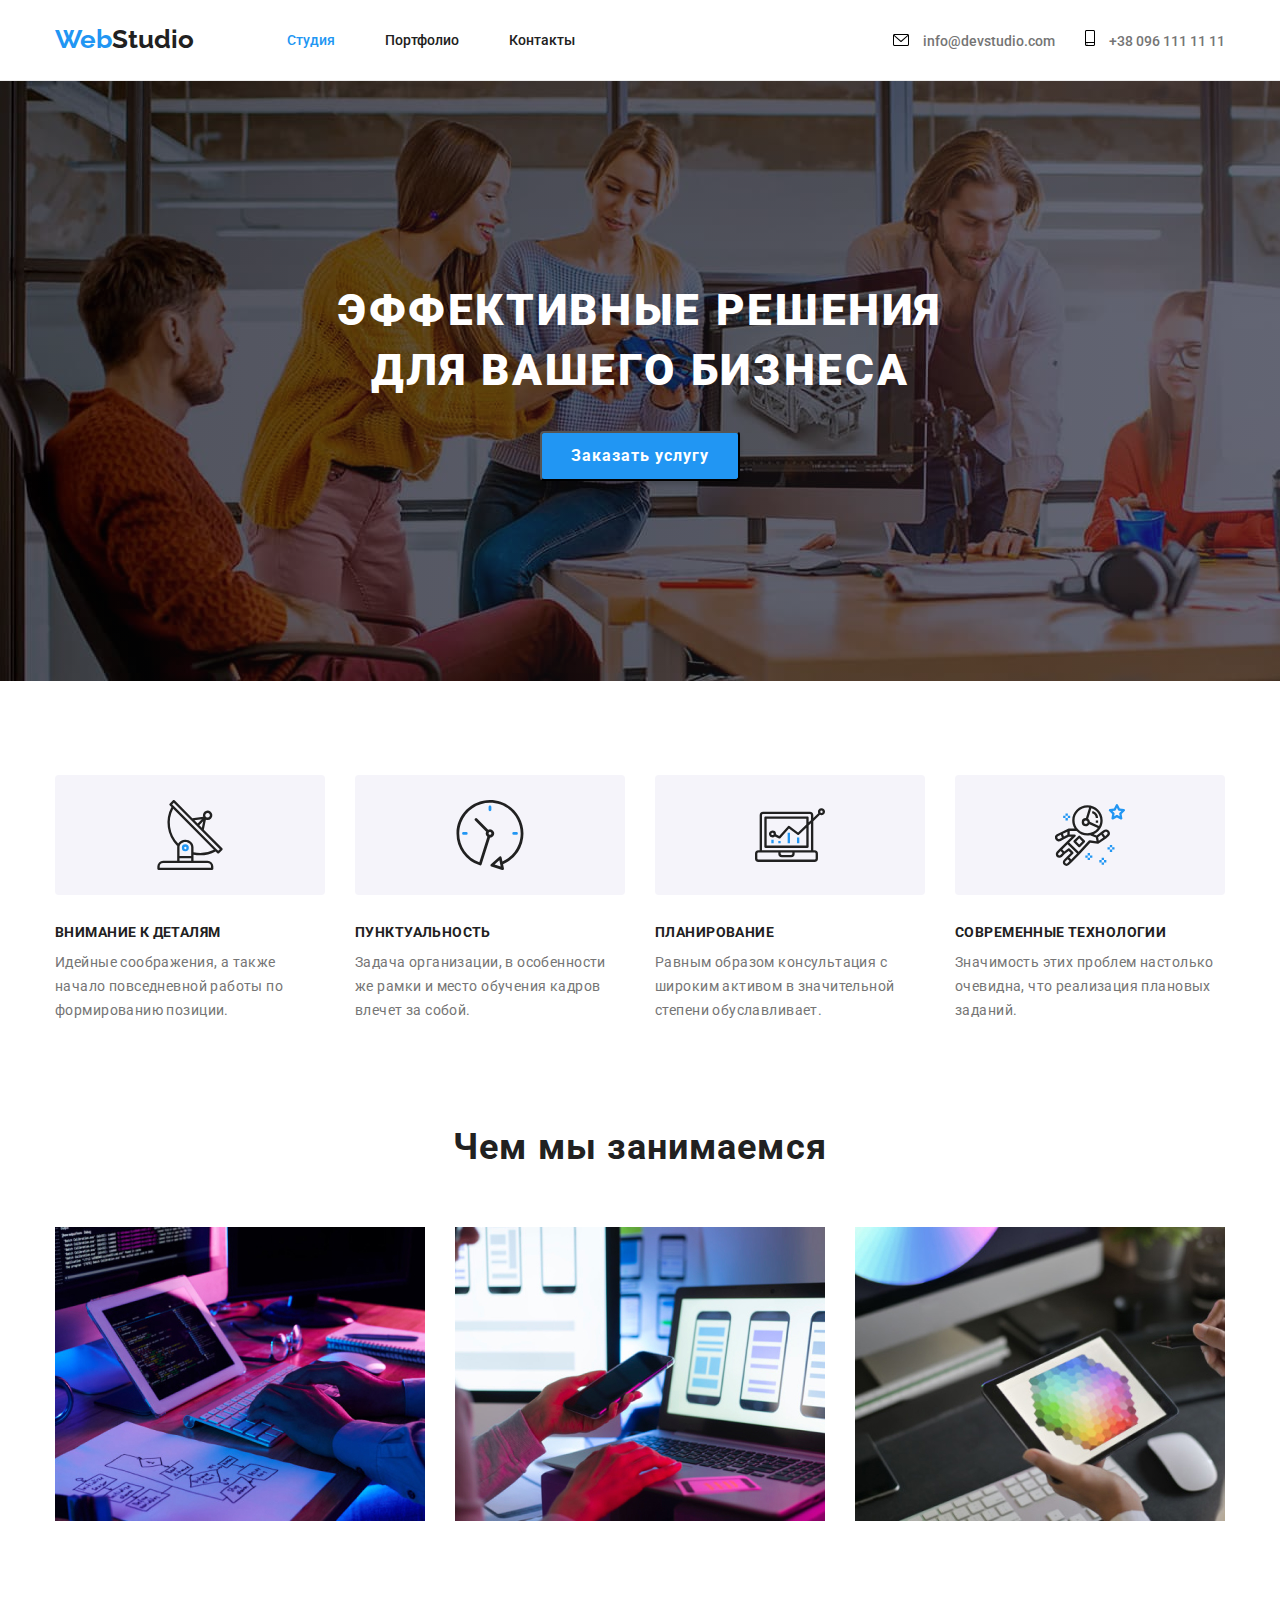
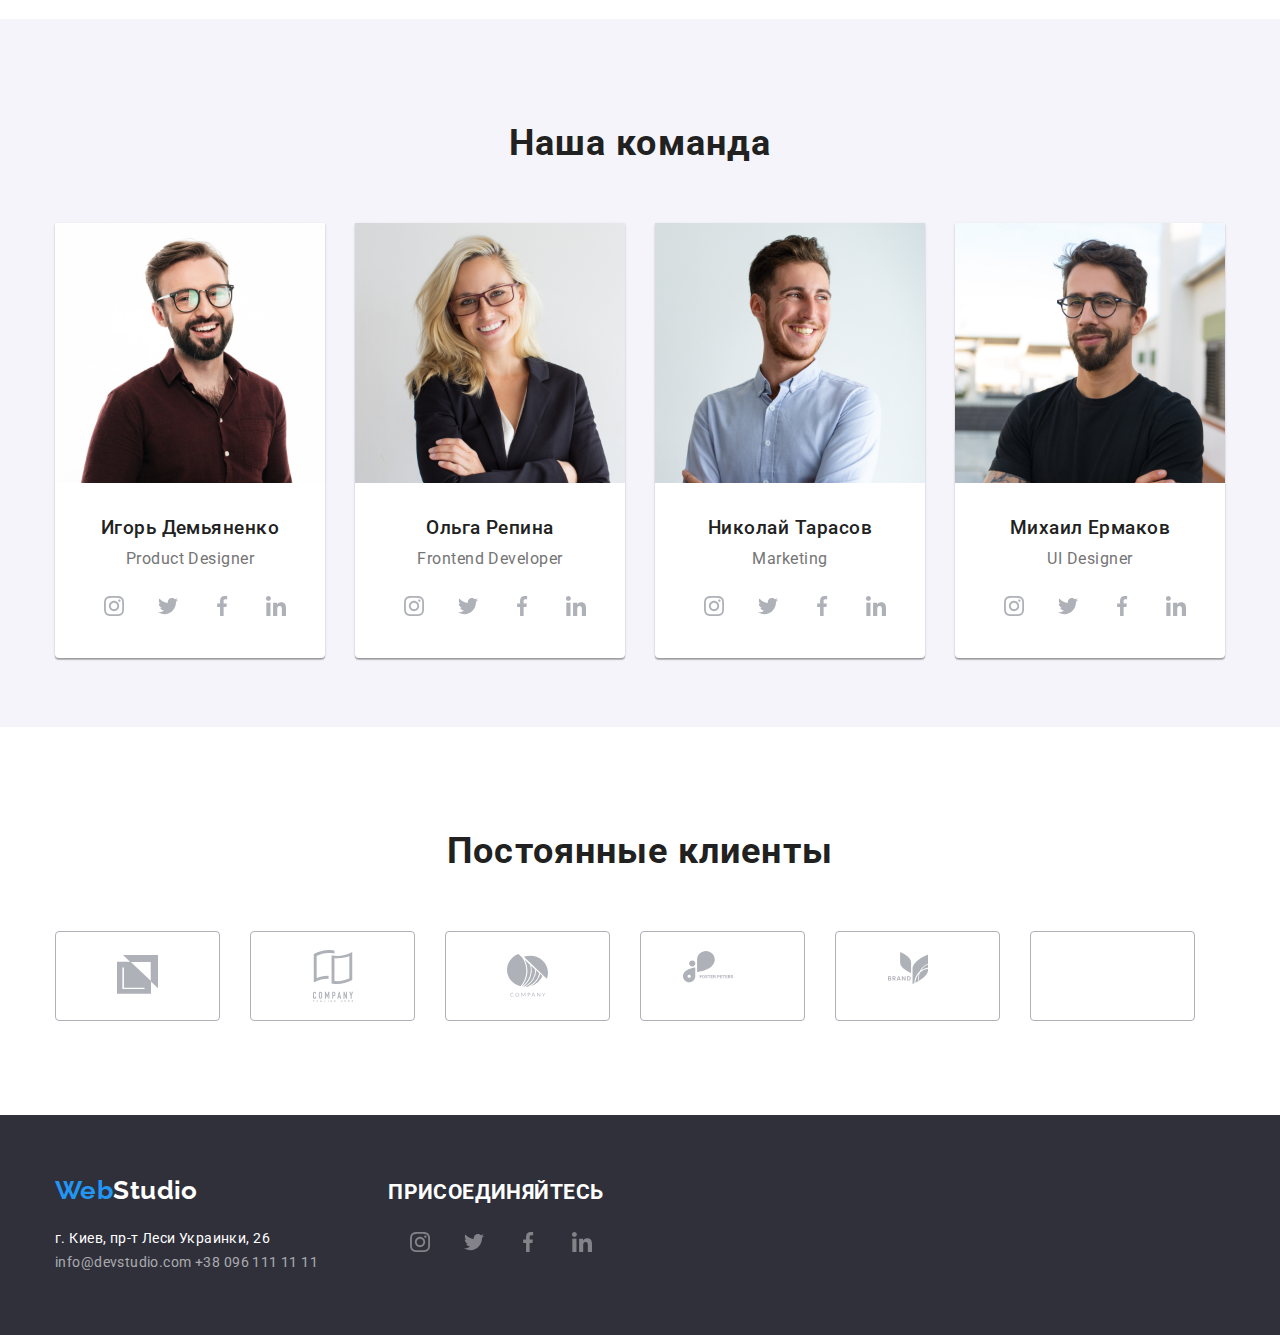
==== commit 6e98e7f7: "000" ====
--- a/index.html
+++ b/index.html
@@ -335,7 +335,7 @@
         <!--Footer section-->
         
         <footer>
-            <div class="container">
+            <div class ="container footer">
                 <div class="footer-borders">
                     <a class="footer-logo" href="/"> <span class="logoWeb">Web</span><span class="footer-logoStudio">Studio</span></a>
                     <address class="footer-address">
@@ -368,7 +368,7 @@
                         </a>
                     </li>
 
-                    <li class="footer-links">
+                    <li class="footer-media">
                         <a class="footer-links" href="">
                             <svg class="footer-icon-media" width="20px" height="20px">
                                 <use href="./testSprite.svg#Facebook"></use>
@@ -376,7 +376,7 @@
                         </a>
                     </li>
 
-                    <li class="footer-links">
+                    <li class="footer-media">
                         <a class="footer-links" href="">
                             <svg class="footer-icon-media" width="20px" height="20px">
                                 <use href="./testSprite.svg#LinkedIn"></use>
--- a/css/styles.css
+++ b/css/styles.css
@@ -376,7 +376,6 @@
 
 .team-social {
   display: flex;
-  content: "";
   justify-content: center;
   align-items: center;
   padding-top: 16px;
@@ -435,6 +434,7 @@
 .clients-example {
   height: 90px;
   width: 170px;
+  border-radius: 4px;
   margin-right: 30px;
   border: 1px solid #AFB1B8
 }
@@ -445,7 +445,6 @@
   align-items: center;
   width:100%;
   height:100%;
-  border-radius: 4px;
   fill:  #AFB1B8;
 }
 
@@ -457,6 +456,13 @@
   border:none
   
 }
+.clients-example:hover,
+.clients-example:focus{
+  fill: var(--accent-color);
+  cursor: pointer;
+  background-color: #fff;
+  border-color: var(--accent-color);
+}
 
 
 
@@ -464,12 +470,14 @@
 
 footer {
   display: flex;
-  /* align-items: center; */
   background-color: var(--banner-footer-background-color);
   padding-top: 60px;
   padding-bottom: 60px;
 }
 
+.container.footer{
+  display: flex;
+}
 
 .footer-borders .footer-address {
   color: var(--white-color);
@@ -499,18 +507,33 @@
 
 .footer-social{
   display: flex;
-  align-content: center;
+  align-items: baseline;
 }
 
 .footer-media {
-  margin-right: 10px;
-}
-
-.footer-icon-media {
-  fill: var(--white-color)
-}
-
-
+  height: 44px;
+  width: 44px;
+  padding: 0px;
+  margin-left: 10px;   
+}
+
+.footer-links {
+  display: flex; 
+  justify-content: center;
+  align-items: center;
+  width: 100%;
+  height: 100%;
+  border:none;
+  fill: rgba(255, 255, 255, 0.4);
+}
+
+.footer-links:hover,
+.footer-links:focus {
+  fill: var(--white-color); 
+  background-color: var(--accent-color);
+  border-radius: 50%;
+  outline:none
+}
 
 
 /* ______!!!!________Портфолио_____!!!!_____Projects Section________ */
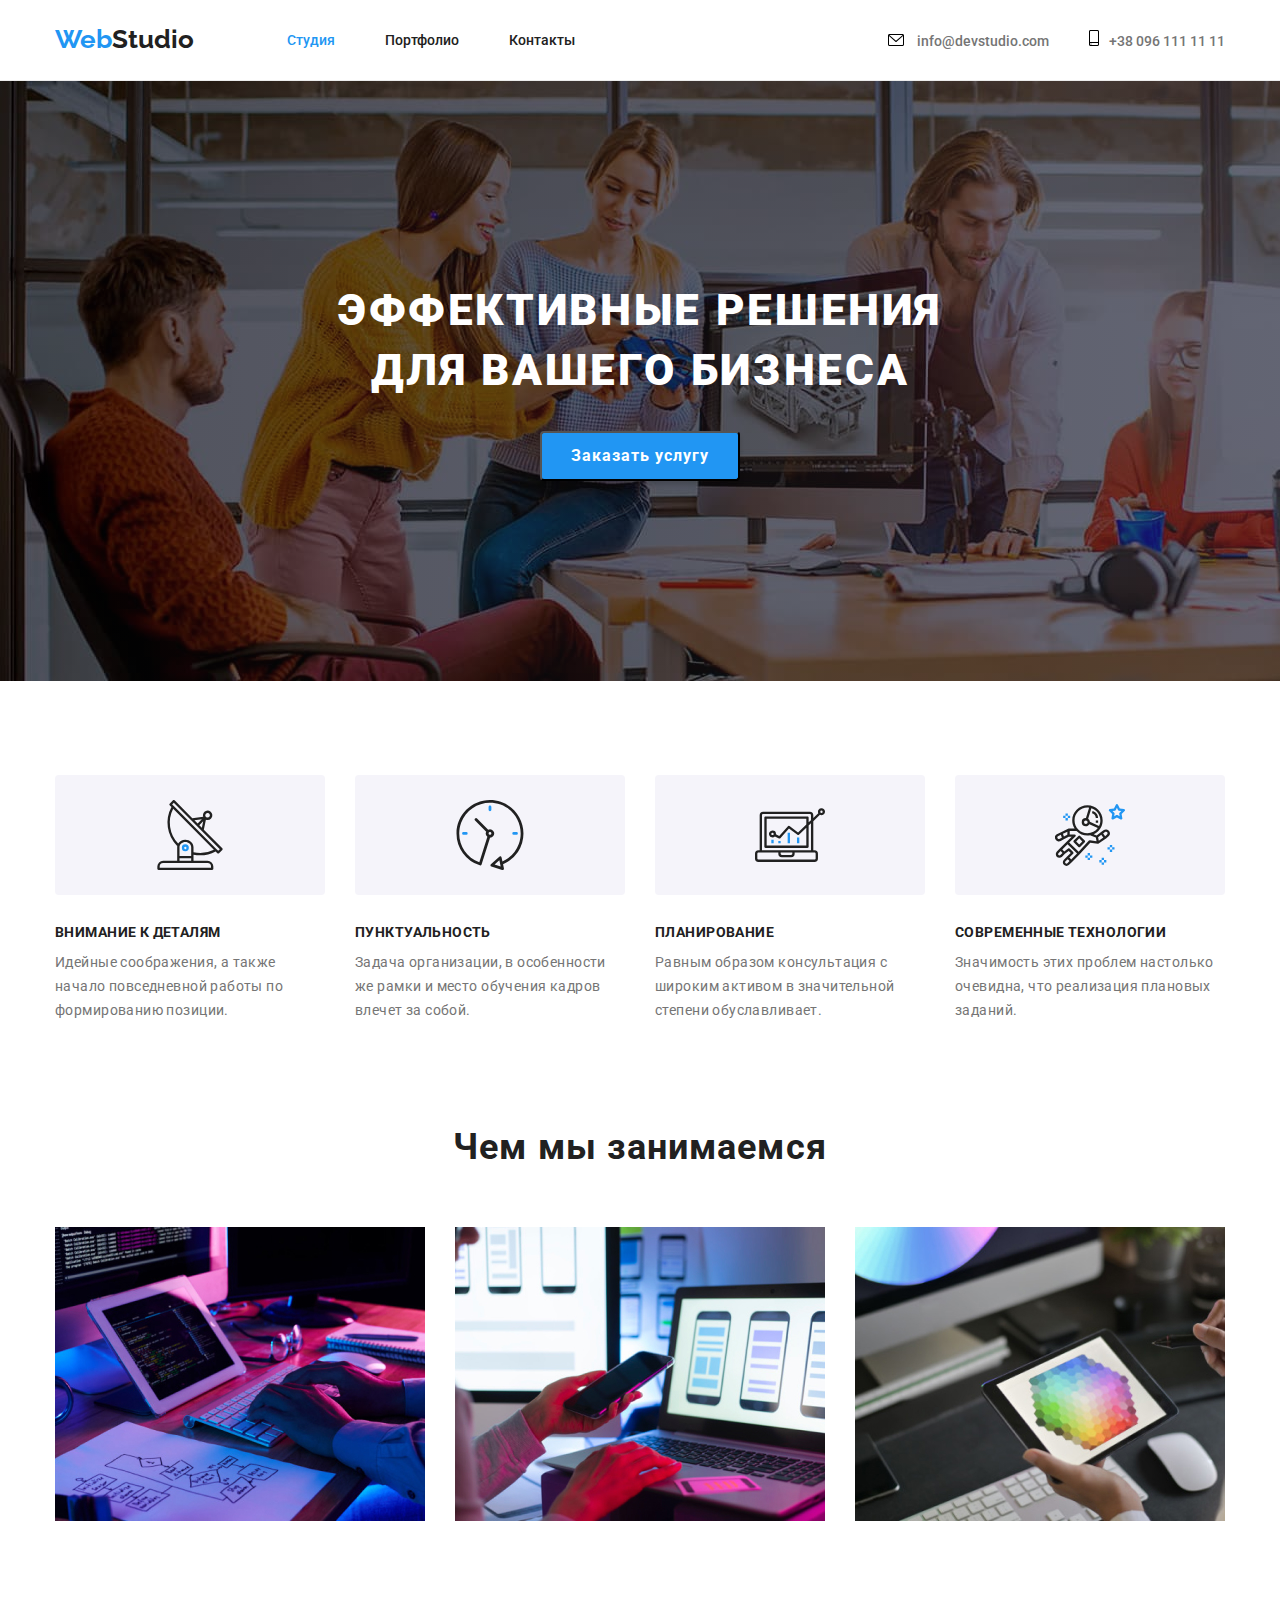
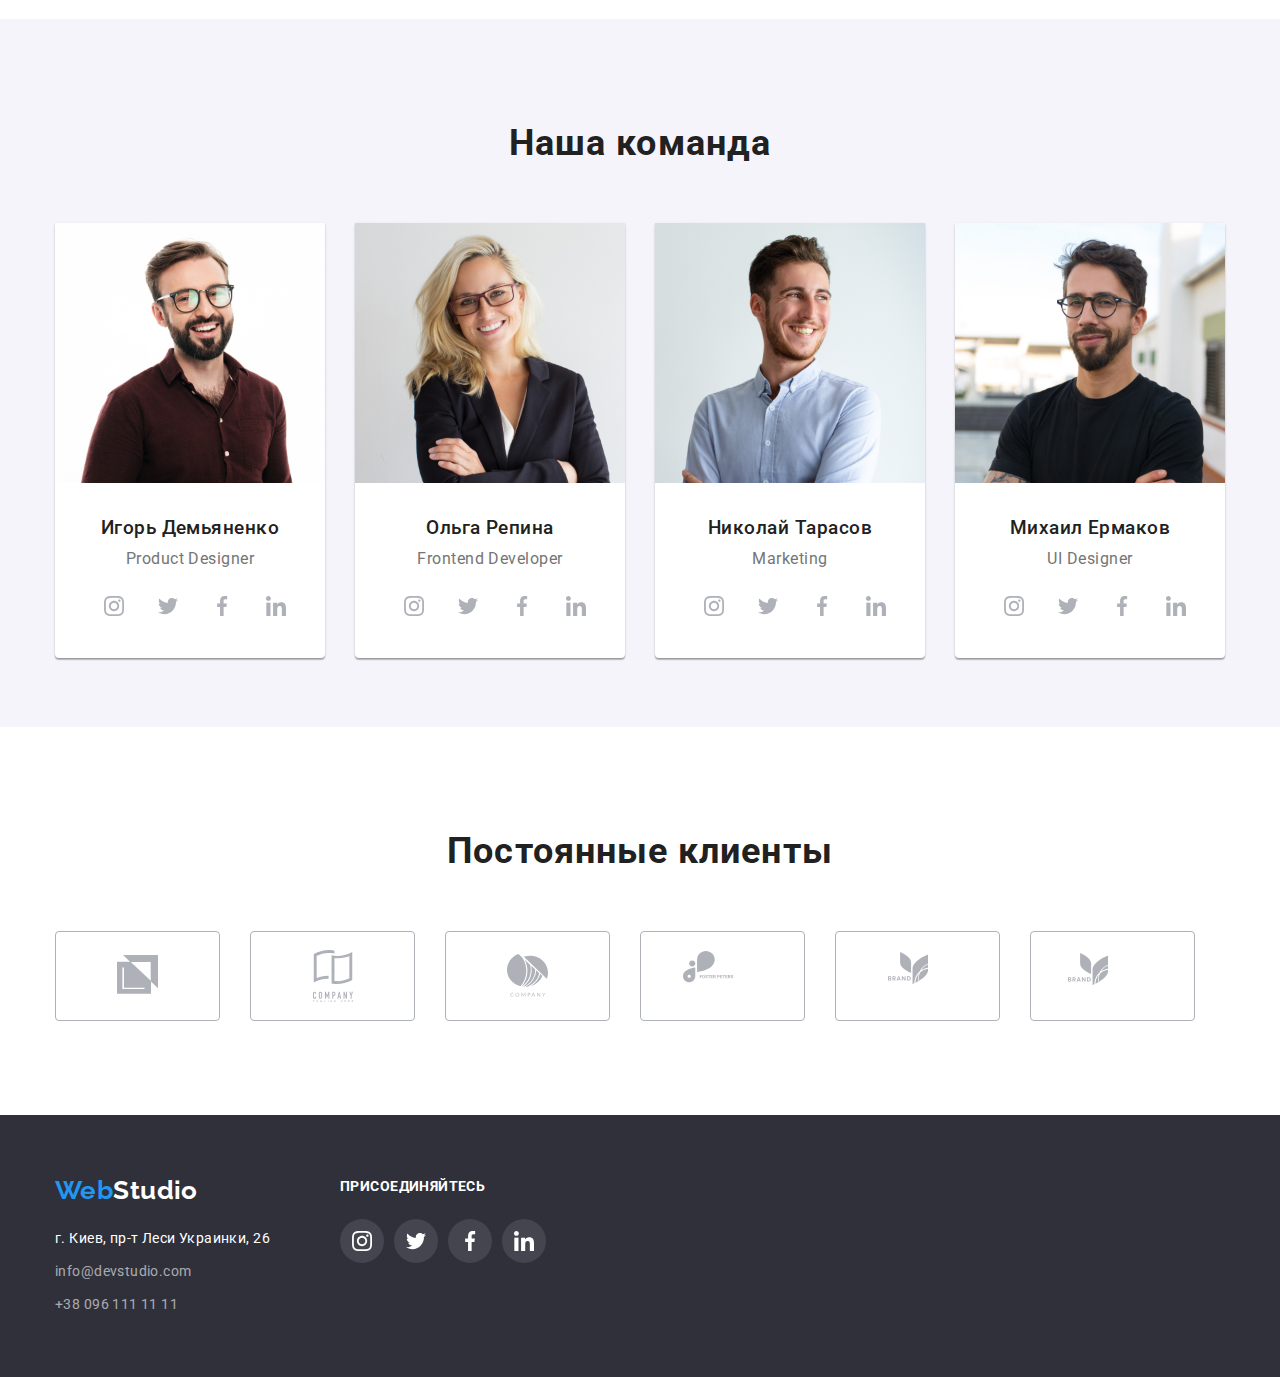
==== commit 964358ca: "Добавляет поправки" ====
--- a/index.html
+++ b/index.html
@@ -24,17 +24,15 @@
                     </ul>
                     <ul class="auth-nav">
                         <li class="auth-nav-envelope">
-                            <svg class="envelope" width="16px" height="12px"> 
+                            <a href="mailto:info@devstudio.com" class="mail-link"><svg class="envelope" width="16px" height="12px"> 
                                 <use href="./testSprite.svg#envelope"> </use>
-                            </svg>
-                            
-                            <a href="mailto:info@devstudio.com" class="mail-link">info@devstudio.com</a></>
+                            </svg> info@devstudio.com</a>
                         </li>
                         <li class="auth-nav-smartphone">     
-                            <svg class="smartphone" width="10px" height="16px">
+                            <a href="tel:+380961111111" class="phone-link"><svg class="smartphone" width="10px" height="16px">
                                 <use href="./testSprite.svg#smartphone"></use>
-                            </svg>
-                            <a href="tel:+380961111111" class="phone-link">+38 096 111 11 11</a>
+                            </svg>+38 096 111 11 11</a>
+                            </a>
                         </li>
                         
                     </ul>
@@ -320,7 +318,7 @@
                 <li class="clients-example icon-tag-line">
                     <a href="#" target="blank" class="clients-links">
                         <svg class="icon-tag-line" width="89px" height="46px">
-                            <use href="./testSprite.svg#icon-tag-line"></use>
+                            <use href="./testSprite.svg#icon-brand"></use>
                         </svg>
                     </a>
                 </li>
@@ -350,7 +348,7 @@
                 </div>
             
                 <div class="footer-info">
-                    <h2>ПРИСОЕДИНЯЙТЕСЬ</h2>
+                    <b>ПРИСОЕДИНЯЙТЕСЬ</b>
                         <ul class="footer-social">
                             <li class="footer-media">
                                 <a class="footer-links" href="">
--- a/css/styles.css
+++ b/css/styles.css
@@ -136,6 +136,7 @@
   font-size: 14px;
   line-height: 1.14;
   text-decoration: none;
+  
 }
 .auth-nav {
   display: flex;
@@ -156,14 +157,20 @@
 .auth-nav-envelope a:hover,
 .auth-nav-smartphone a:hover {
   color: var(--accent-color);
-}
-
-
-.auth-nav li:hover,
-.auth-nav li:focus {
   fill: var(--accent-color);
+}
+
+.auth-nav-envelope a:focus,
+.auth-nav-smartphone a:focus {
   color: var(--accent-color);
   cursor: pointer;
+  fill:var(--accent-color);
+  outline:none;
+}
+
+.auth-nav-envelope svg,
+.auth-nav-smartphone svg{
+  margin-right: 10px;
 }
 
 /* ______________Banner Section_____________*/
@@ -487,22 +494,22 @@
 
 .footer-borders .footer-email, 
 .footer-borders .footer-phone {
+  display: block;
   text-decoration: none;
   color: var(--banner-text-color);
   margin-top: 9px;
 }
 
-.footer-info {
-  margin-left: 70px;
+.footer-info b {
+  font-weight: 700;
   color: var(--white-color);
   font-size: 14px;
   line-height: 16px;
   letter-spacing: 0.03em;
-  padding-top: 9px;
-}
-
-.footer-info h2{
-  margin-bottom: 20px;
+}
+
+.footer-info {
+  margin-left: 70px;
 }
 
 .footer-social{
@@ -514,8 +521,10 @@
   height: 44px;
   width: 44px;
   padding: 0px;
-  margin-left: 10px;   
-}
+  margin-right: 10px;
+  margin-top: 20px;   
+}
+
 
 .footer-links {
   display: flex; 
@@ -523,8 +532,9 @@
   align-items: center;
   width: 100%;
   height: 100%;
-  border:none;
-  fill: rgba(255, 255, 255, 0.4);
+  border-radius: 50%;
+  background-color: rgba(255, 255, 255, 0.1);
+  fill: var(--white-color)
 }
 
 .footer-links:hover,
@@ -601,6 +611,7 @@
   cursor: pointer;
   border-radius: 4px;
   margin-right: 8px;
+  outline:none;
 }
 
 /* ______________Icons____________ */
@@ -638,9 +649,15 @@
   background-color: var(--white-color);
 }
 
+
+.projects-works-link {
+  display: block;
+  outline:none;
+  text-decoration: none;
+}
+
 .projects-works-link:hover,
 .projects-works-link:focus {
-  border: 1px solid #EEEEEE;
   box-sizing: border-box;
   box-shadow: 0px 1px 1px rgba(0, 0, 0, 0.12), 0px 4px 4px rgba(0, 0, 0, 0.06), 1px 4px 6px rgba(0, 0, 0, 0.16);
 }
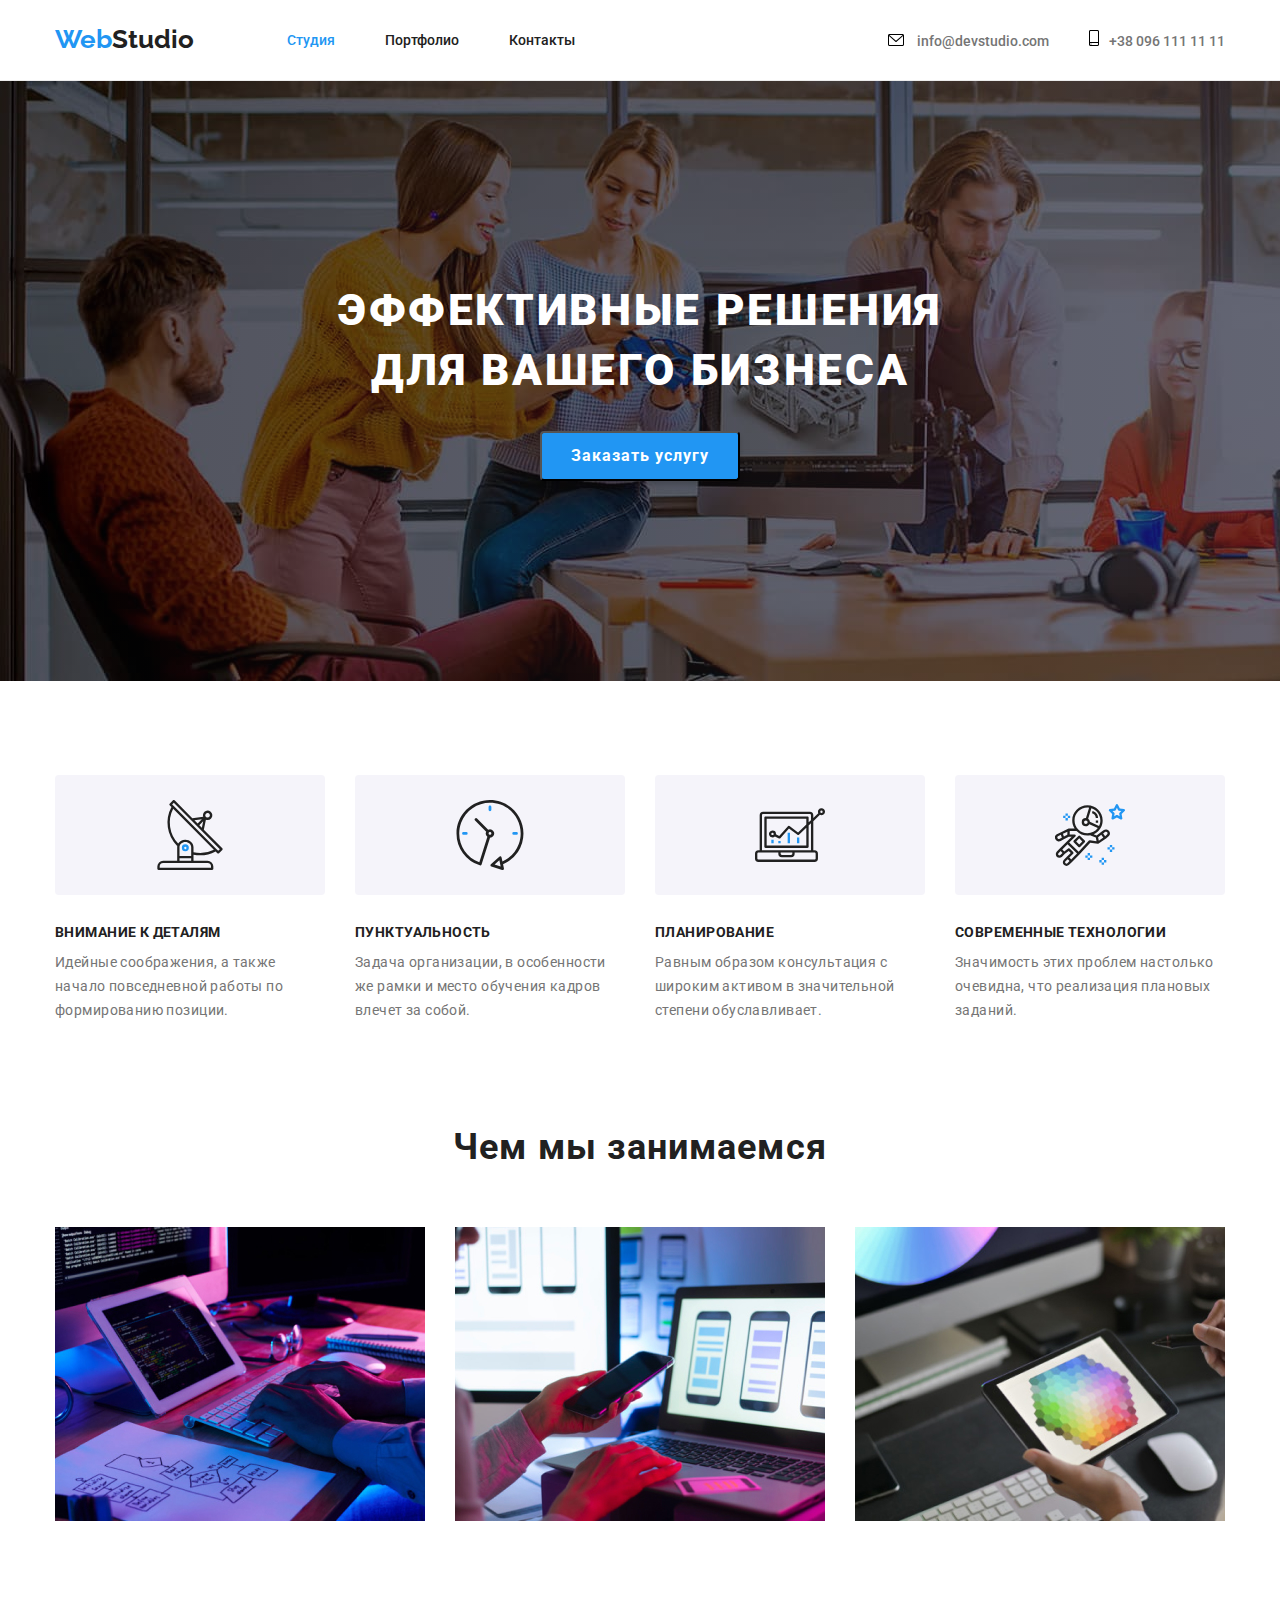
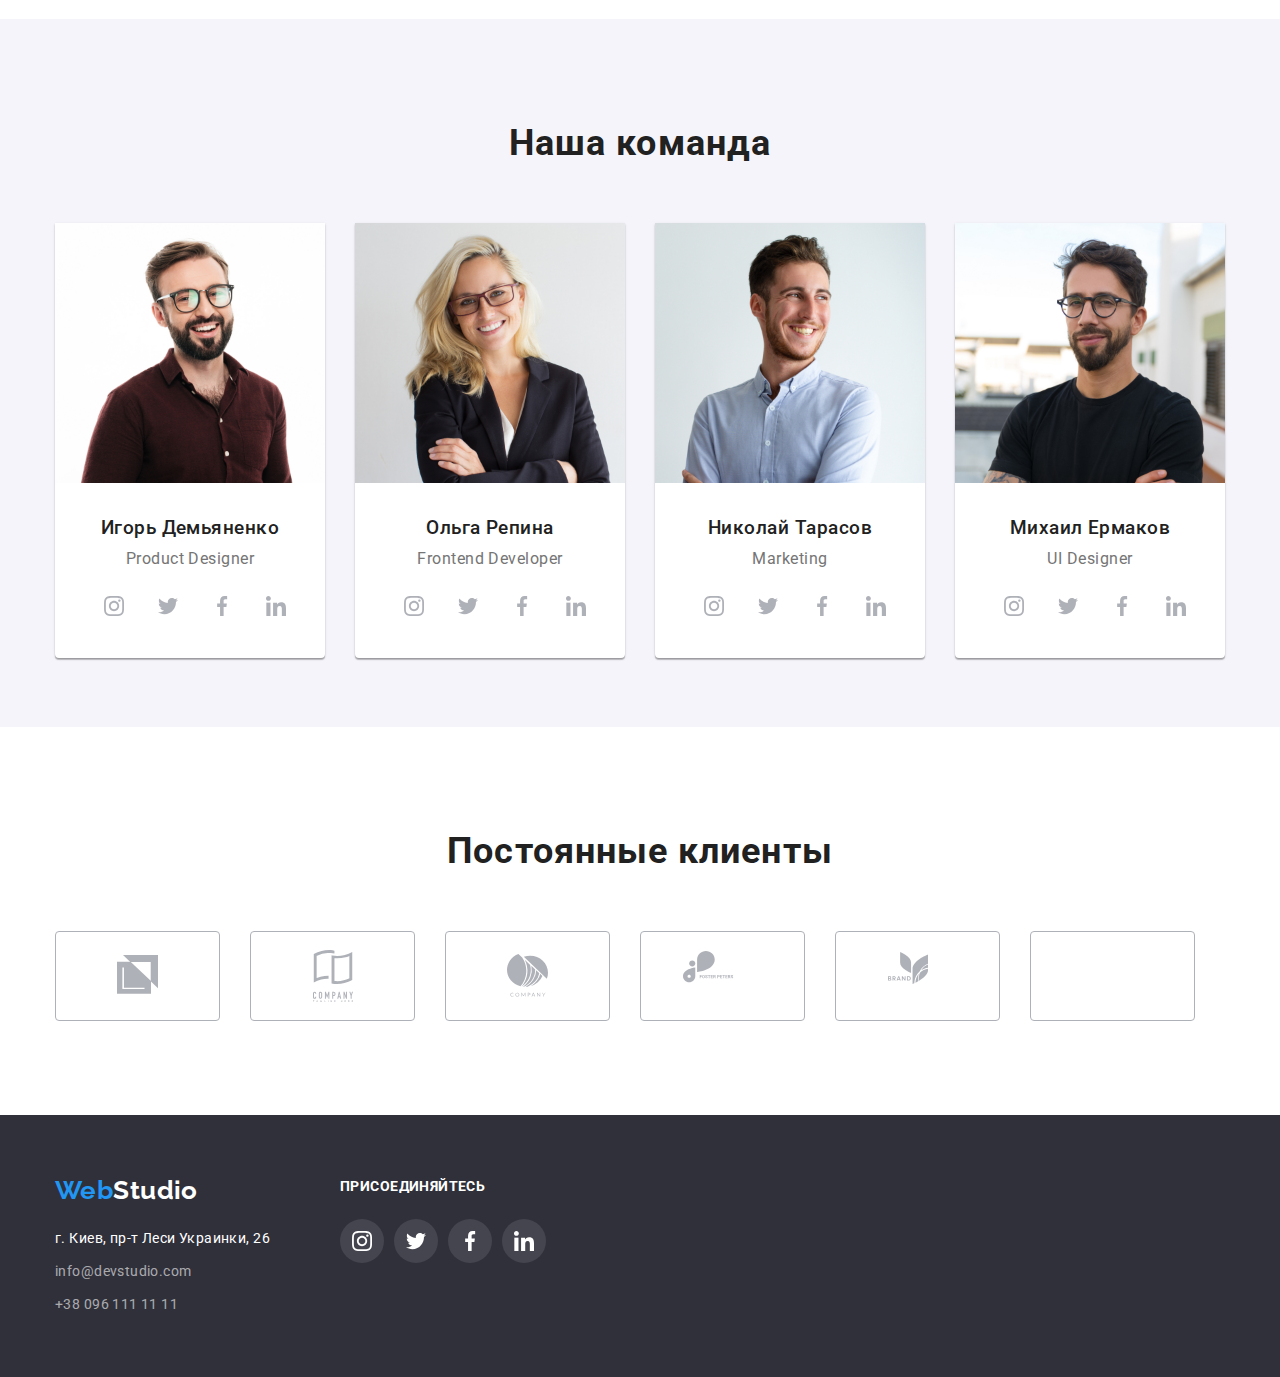
==== commit 333f42ee: "000" ====
--- a/index.html
+++ b/index.html
@@ -318,7 +318,7 @@
                 <li class="clients-example icon-tag-line">
                     <a href="#" target="blank" class="clients-links">
                         <svg class="icon-tag-line" width="89px" height="46px">
-                            <use href="./testSprite.svg#icon-brand"></use>
+                            <use href="./testSprite.svg#icon-tag-line"></use>
                         </svg>
                     </a>
                 </li>
